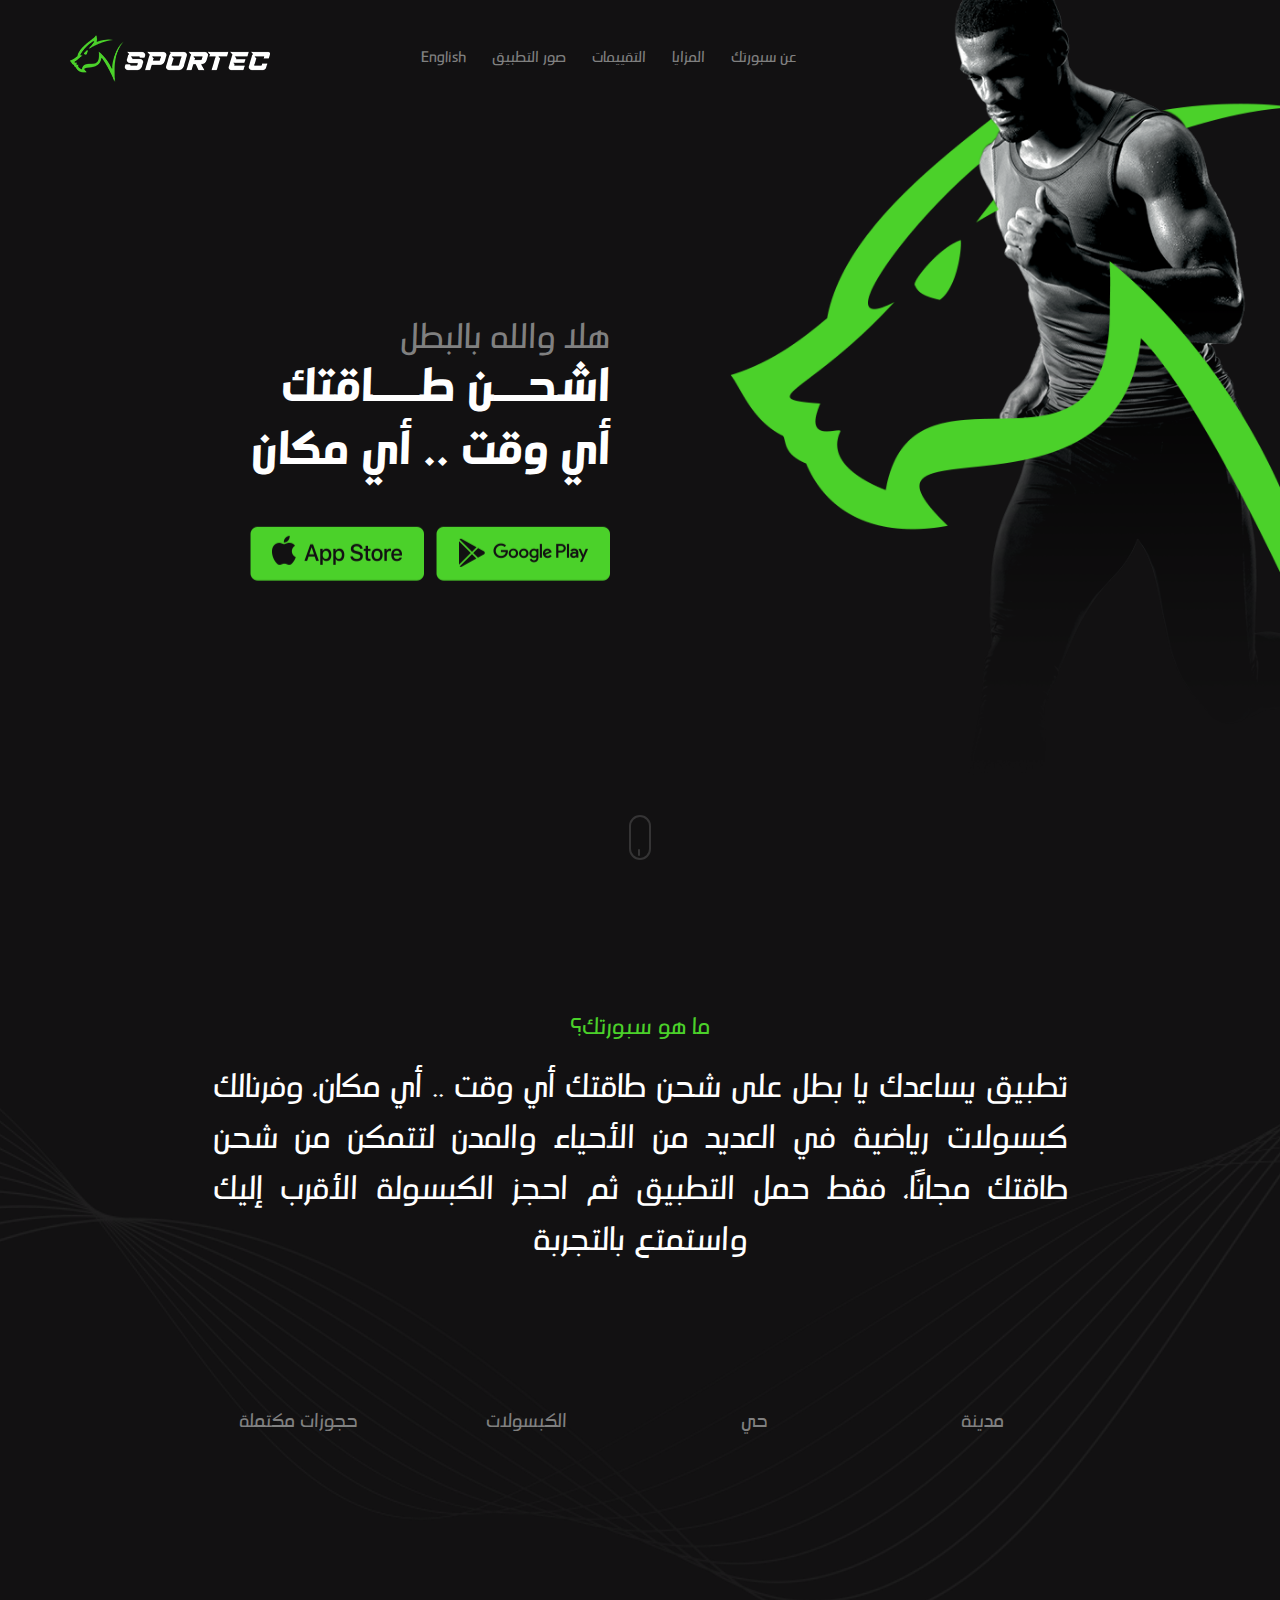
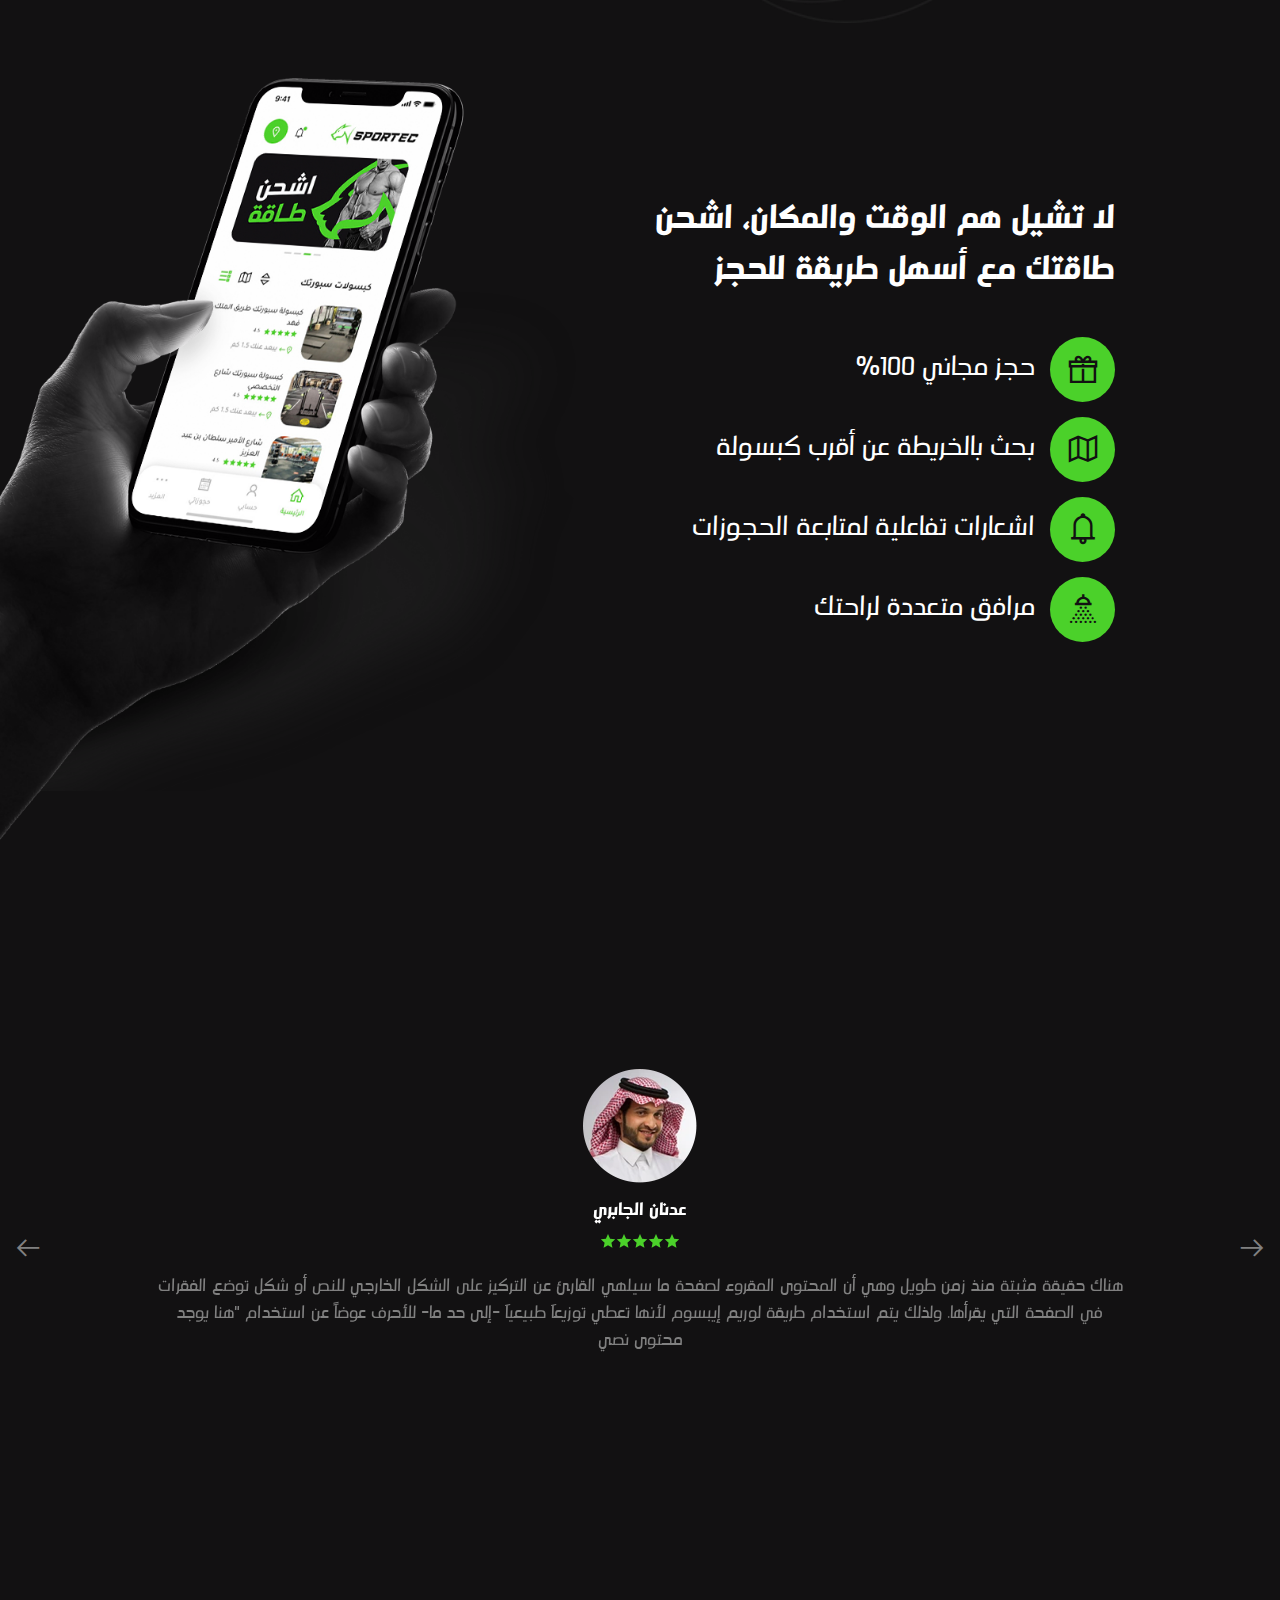
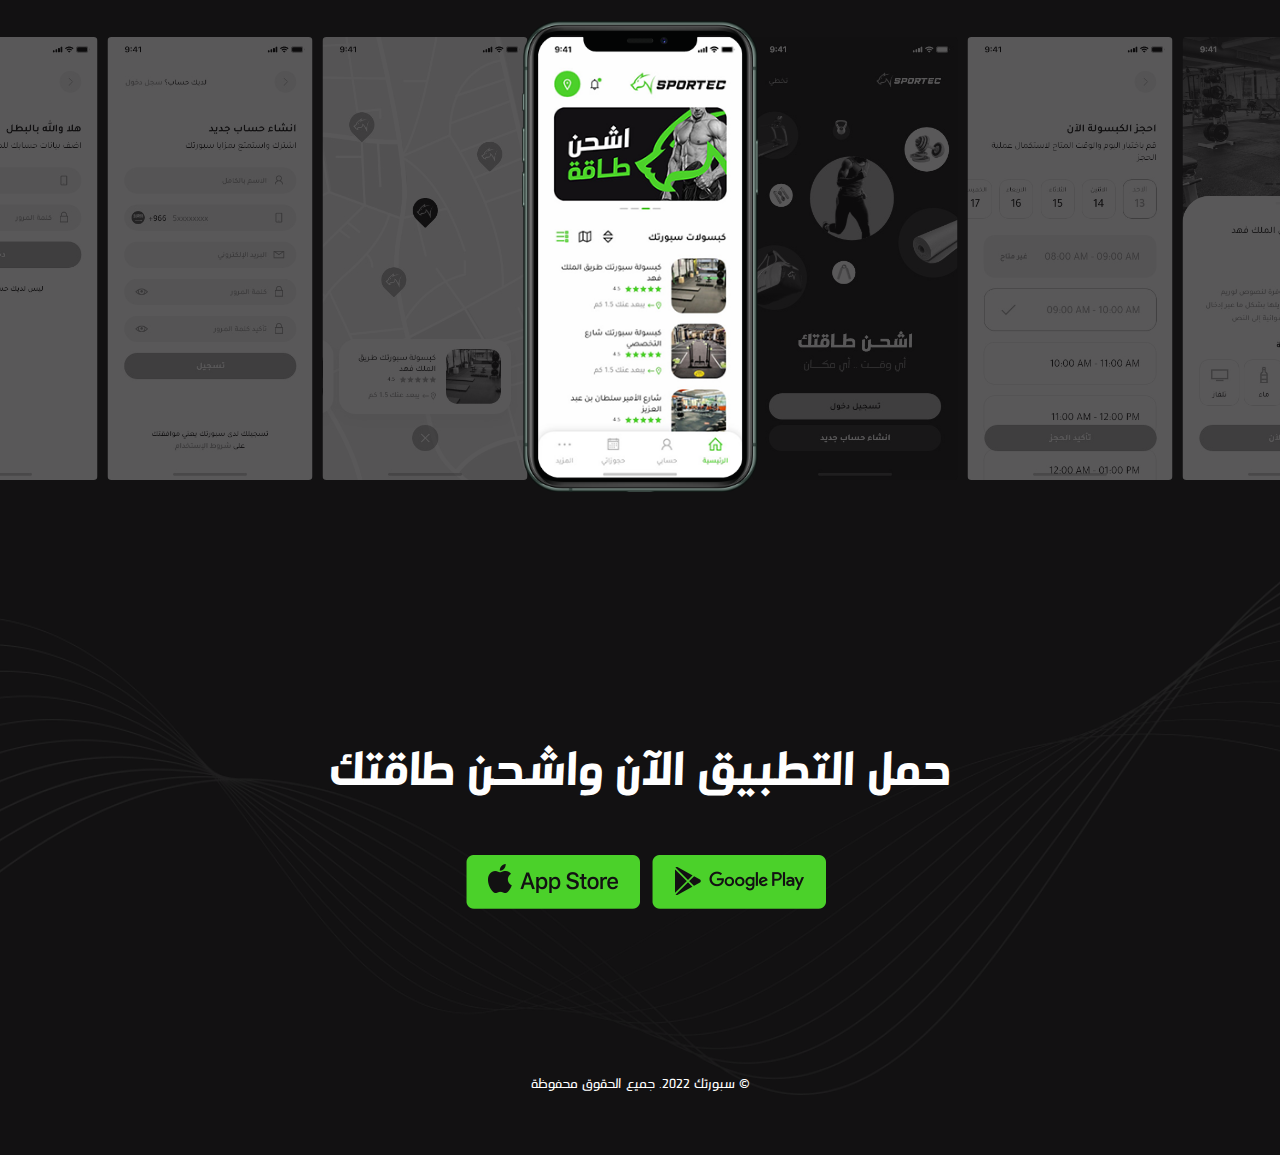
==== index.html @ 42e001b2 "first commit" ====
<!DOCTYPE html>
<html lang="ar" dir="rtl">
  <head>
    <meta charset="utf-8" />
    <meta http-equiv="X-UA-Compatible" content="IE=edge" />
    <meta name="viewport" content="width=device-width, initial-scale=1" />
    <title>Sportec</title>
    <link rel="icon" href="images/fav.png" type="image/png" />
    <link rel="stylesheet" href="css/all.min.css" />
    <link rel="stylesheet" href="css/line-awesome.min.css" />
    <link rel="stylesheet" href="css/bootstrap.min.css" />
    <link rel="stylesheet" href="css/bootstrap-rtl.min.css" />
    <link rel="stylesheet" href="css/fonts.css" />
    <link rel="stylesheet" href="css/animate.css" />
    <link rel="stylesheet" href="css/swiper.min.css" />
    <link rel="stylesheet" href="css/style.css" />
  </head>

  <body>
    <!-- header section -->
    <header>
      <div class="top-header">
        <div class="container">
          <div class="nav-header">
            <div class="show-icons">
              <a class="menu-bars fixall" id="menu-id" href="#!">
                <span class="bars open-bars"></span>
              </a>
            </div>
            <div class="navgition">
              <div class="nav-head">
                <a class="fixall close-btn">
                  <i class="fas fa-times"></i>
                </a>
              </div>
              <ul class="big-menu list-unstyled">
                <li>
                  <a href="#" id="scroll-about"> عن سبورتك </a>
                </li>
                <li>
                  <a href="#" id="scroll-features"> المزايا </a>
                </li>
                <li>
                  <a href="#" id="scroll-review"> التقييمات </a>
                </li>
                <li>
                  <a href="#" id="app-screen"> صور التطبيق </a>
                </li>
                <li>
                  <a href="index-en.html"> English </a>
                </li>
              </ul>
            </div>
            <figure class="img-logo">
              <a href="#"><img src="images/logo.png" class="img-fluid" /></a>
            </figure>
            <!-- overlay -->
            <div class="overlay-box"></div>
            <!-- overlay -->
          </div>
        </div>
      </div>
    </header>
    <!-- header section     -->
    <!-- main -->
    <main id="main">
      <div class="container">
        <div class="main-cont-relative">
          <div class="main-cont">
            <div class="main-content">
              <h2 class="main-captions">
                هلا والله بالبطل
                <span>اشحــن طـــاقتك</span>
                <span>أي وقت .. أي مكان</span>
              </h2>
              <div class="link-btn-cont">
                <a href="#" class="link-btn">
                  <img src="images/btn-1.png" class="img-fluid" alt="btn" />
                </a>
                <a href="#" class="link-btn">
                  <img src="images/btn-0.png" class="img-fluid" alt="btn" />
                </a>
              </div>
            </div>
          </div>
          <button
            class="header-scroll-down-butt"
            id="scroll-to-about-section"
          ></button>
        </div>
        <img src="images/main.png" class="main-img" />
      </div>
    </main>
    <!-- main -->
    <!-- about-us-section -->
    <section class="about-us" id="about">
      <div class="container">
        <div class="about-us-cont">
          <div class="about-title">
            <h3>ما هو سبورتك؟</h3>
          </div>
          <div class="about-us-content">
            <p class="about-us-pargh">
              تطبيق يساعدك يا بطل على شحن طاقتك أي وقت .. أي مكان، وفرنالك
              كبسولات رياضية في العديد من الأحياء والمدن لتتمكن من شحن طاقتك
              مجانًا، فقط حمل التطبيق ثم احجز الكبسولة الأقرب إليك واستمتع
              بالتجربة
            </p>
          </div>
          <div class="counter-cont">
            <div class="counter-box">
              <span class="counter-num wow fadeInRight" data-count="14">
                0
              </span>
              <span class="counter-word"> مدينة </span>
            </div>
            <div class="counter-box">
              <span class="counter-num wow fadeInRight" data-count="38">
                0
              </span>
              <span class="counter-word"> حي </span>
            </div>
            <div class="counter-box">
              <span class="counter-num wow fadeInRight" data-count="56">
                0
              </span>
              <span class="counter-word"> الكبسولات </span>
            </div>
            <div class="counter-box">
              <span class="counter-num wow fadeInRight" data-count="1298">
                0
              </span>
              <span class="counter-word"> حجوزات مكتملة </span>
            </div>
          </div>
        </div>
      </div>
    </section>
    <!-- about-us-section -->
    <!-- features-section -->
    <section class="features-section" id="features">
      <div class="container">
        <div class="row">
          <div class="col-lg-6">
            <div class="features-cont">
              <h3 class="features-title wow fadeInDown" wow-data-delay="5s">
                بعض المزايا الرائعة
              </h3>
              <p class="features-pargh">
                لا تشيل هم الوقت والمكان، اشحن طاقتك مع أسهل طريقة للحجز
              </p>
              <div class="icon-cont">
                <div class="features-box">
                  <span class="features-icon">
                    <i class="las la-gift"></i>
                  </span>
                  <span class="features-word"> حجز مجاني 100% </span>
                </div>
                <div class="features-box">
                  <span class="features-icon">
                    <i class="las la-map"></i>
                  </span>
                  <span class="features-word">
                    بحث بالخريطة عن أقرب كبسولة
                  </span>
                </div>
                <div class="features-box">
                  <span class="features-icon">
                    <i class="las la-bell"></i>
                  </span>
                  <span class="features-word">
                    اشعارات تفاعلية لمتابعة الحجوزات
                  </span>
                </div>
                <div class="features-box">
                  <span class="features-icon">
                    <i class="las la-shower"></i>
                  </span>
                  <span class="features-word"> مرافق متعددة لراحتك </span>
                </div>
              </div>
            </div>
          </div>
          <img src="images/phone.png" class="features-img" alt="">
        </div>
      </div>
    </section>
    <!-- features-section -->
    <!-- review slider -->
    <div class="review-slider" id="review">
      <div class="container">
        <div class="review-cont">
          <div class="review-title wow fadeInDown" wow-data-delay="5s">
            <h3 class="review-head">التقييمات</h3>
            <span class="review-span"> الثقة تأتي من آراء الأبطال </span>
          </div>
          <div class="swiper-container">
            <div class="swiper-wrapper">
              <div class="swiper-slide">
                <div class="review">
                  <img
                    src="images/profile.png"
                    alt="avater"
                    class="img-fluid"
                  />
                  <span class="review-name">عدنان الجابري</span>
                  <span class="review-rate">
                    <i class="las la-star"></i>
                    <i class="las la-star"></i>
                    <i class="las la-star"></i>
                    <i class="las la-star"></i>
                    <i class="las la-star"></i>
                  </span>
                  <p class="review-pargh">
                    هناك حقيقة مثبتة منذ زمن طويل وهي أن المحتوى المقروء لصفحة
                    ما سيلهي القارئ عن التركيز على الشكل الخارجي للنص أو شكل
                    توضع الفقرات في الصفحة التي يقرأها. ولذلك يتم استخدام طريقة
                    لوريم إيبسوم لأنها تعطي توزيعاَ طبيعياَ -إلى حد ما- للأحرف
                    عوضاً عن استخدام "هنا يوجد محتوى نصي
                  </p>
                </div>
              </div>
              <div class="swiper-slide">
                <div class="review">
                  <img
                    src="images/profile.png"
                    alt="avater"
                    class="img-fluid"
                  />
                  <span class="review-name">عدنان الجابري</span>
                  <span class="review-rate">
                    <i class="las la-star"></i>
                    <i class="las la-star"></i>
                    <i class="las la-star"></i>
                    <i class="las la-star"></i>
                    <i class="las la-star"></i>
                  </span>
                  <p class="review-pargh">
                    هناك حقيقة مثبتة منذ زمن طويل وهي أن المحتوى المقروء لصفحة
                    ما سيلهي القارئ عن التركيز على الشكل الخارجي للنص أو شكل
                    توضع الفقرات في الصفحة التي يقرأها. ولذلك يتم استخدام طريقة
                    لوريم إيبسوم لأنها تعطي توزيعاَ طبيعياَ -إلى حد ما- للأحرف
                    عوضاً عن استخدام "هنا يوجد محتوى نصي
                  </p>
                </div>
              </div>
              <div class="swiper-slide">
                <div class="review">
                  <img
                    src="images/profile.png"
                    alt="avater"
                    class="img-fluid"
                  />
                  <span class="review-name">عدنان الجابري</span>
                  <span class="review-rate">
                    <i class="las la-star"></i>
                    <i class="las la-star"></i>
                    <i class="las la-star"></i>
                    <i class="las la-star"></i>
                    <i class="las la-star"></i>
                  </span>
                  <p class="review-pargh">
                    هناك حقيقة مثبتة منذ زمن طويل وهي أن المحتوى المقروء لصفحة
                    ما سيلهي القارئ عن التركيز على الشكل الخارجي للنص أو شكل
                    توضع الفقرات في الصفحة التي يقرأها. ولذلك يتم استخدام طريقة
                    لوريم إيبسوم لأنها تعطي توزيعاَ طبيعياَ -إلى حد ما- للأحرف
                    عوضاً عن استخدام "هنا يوجد محتوى نصي
                  </p>
                </div>
              </div>
            </div>
          </div>
          <div class="swiper-btn-prev swiper-btn">
            <i class="las la-arrow-right"></i>
          </div>
          <div class="swiper-btn-next swiper-btn">
            <i class="las la-arrow-left"></i>
          </div>
        </div>
      </div>
    </div>
    <!-- review slider -->
    <!-- screen slider -->
    <section class="screen-section" id="screen">
      <div class="screen-title wow fadeInDown" wow-data-delay="5s">
        <h3 class="screen-head">صور من التطبيق</h3>
      </div>
      <div class="screen-slider">
        <div class="swiper-container">
          <div class="swiper-wrapper">
            <div class="swiper-slide">
              <div class="screen">
              <figure class="gallery-figure">
                <img
                  class="gallery-img"
                  alt="image1"
                  src="images/slider/01.png"
                  class="img-fluid"
                />
              </figure>
              </div>
            </div>
            <div class="swiper-slide">
              <div class="screen">
              <figure class="gallery-figure">
                <img
                  class="gallery-img"
                  alt="image1"
                  src="images/slider/02.jpg"
                  class="img-fluid"
                />
              </figure>
              </div>
            </div>
            <div class="swiper-slide">
              <div class="screen">
              <figure class="gallery-figure">
                <img
                  class="gallery-img"
                  alt="image1"
                  src="images/slider/03.jpg"
                  class="img-fluid"
                />
              </figure>
              </div>
            </div>
            <div class="swiper-slide">
              <div class="screen">
              <figure class="gallery-figure">
                <img
                  class="gallery-img"
                  alt="image1"
                  src="images/slider/04.jpg"
                  class="img-fluid"
                />
              </figure>
              </div>
            </div>
            <div class="swiper-slide">
              <div class="screen">
              <figure class="gallery-figure">
                <img
                  class="gallery-img"
                  alt="image1"
                  src="images/slider/05.jpg"
                  class="img-fluid"
                />
              </figure>
              </div>
            </div>
            <div class="swiper-slide">
              <div class="screen">
              <figure class="gallery-figure">
                <img
                  class="gallery-img"
                  alt="image1"
                  src="images/slider/06.jpg"
                  class="img-fluid"
                />
              </figure>
              </div>
            </div>
            <div class="swiper-slide">
              <div class="screen">
              <figure class="gallery-figure">
                <img
                  class="gallery-img"
                  alt="image1"
                  src="images/slider/07.jpg"
                  class="img-fluid"
                />
              </figure>
              </div>
            </div>
          </div>
        </div>
        <div class="swiper-pagination"></div>
        <div class="swiper-btn-prev swiper-btn">
          <i class="las la-arrow-right"></i>
        </div>
        <div class="swiper-btn-next swiper-btn">
          <i class="las la-arrow-left"></i>
        </div>
      </div>
      <div class="frame-cont">
        <img src="images/slider/frame.png" class="img-fluid" alt="">
      </div>
    </section>
    <!-- screen slider -->
    <!-- footer section -->
    <footer>
      <div class="container">
        <div class="footer-title">
          <h2 class="footer-head wow fadeInDown" wow-data-delay="5s">
            لا تتردد يا بطل
          </h2>
          <span class="footer-span"> حمل التطبيق الآن واشحن طاقتك </span>
        </div>
        <div class="link-btn-cont">
          <a href="#" class="link-btn">
            <img src="images/btn-1.png" class="img-fluid" alt="btn" />
          </a>
          <a href="#" class="link-btn">
            <img src="images/btn-0.png" class="img-fluid" alt="btn" />
          </a>
        </div>
        <div class="copy-right">
          <span> © سبورتك 2022. جميع الحقوق محفوظة </span>
        </div>
      </div>
    </footer>
    <!-- footer section -->
    <!-- arrow to top -->
    <a class="arrow-top">
      <i class="las la-arrow-up"></i>
    </a>
    <!-- arrow to top -->
    <script src="js/jquery-3.4.1.min.js"></script>
    <script src="js/bootstrap.min.js"></script>
    <script src="js/wow.min.js"></script>
    <script src="js/swiper.min.js"></script>
    <script src="js/script.js"></script>
  </body>
</html>
---- css/line-awesome.min.css ----
.la,.lab,.lad,.lal,.lar,.las{-moz-osx-font-smoothing:grayscale;-webkit-font-smoothing:antialiased;display:inline-block;font-style:normal;font-variant:normal;text-rendering:auto;line-height:1}.la-lg{font-size:1.33333em;line-height:.75em;vertical-align:-.0667em}.la-xs{font-size:.75em}.la-sm{font-size:.875em}.la-1x{font-size:1em}.la-2x{font-size:2em}.la-3x{font-size:3em}.la-4x{font-size:4em}.la-5x{font-size:5em}.la-6x{font-size:6em}.la-7x{font-size:7em}.la-8x{font-size:8em}.la-9x{font-size:9em}.la-10x{font-size:10em}.la-fw{text-align:center;width:1.25em}.la-ul{list-style-type:none;margin-left:2.5em;padding-left:0}.la-ul>li{position:relative}.la-li{left:-2em;position:absolute;text-align:center;width:2em;line-height:inherit}.la-border{border:solid .08em #eee;border-radius:.1em;padding:.2em .25em .15em}.la-pull-left{float:left}.la-pull-right{float:right}.la.la-pull-left,.lab.la-pull-left,.lal.la-pull-left,.lar.la-pull-left,.las.la-pull-left{margin-right:.3em}.la.la-pull-right,.lab.la-pull-right,.lal.la-pull-right,.lar.la-pull-right,.las.la-pull-right{margin-left:.3em}.la-spin{-webkit-animation:la-spin 2s infinite linear;animation:la-spin 2s infinite linear}.la-pulse{-webkit-animation:la-spin 1s infinite steps(8);animation:la-spin 1s infinite steps(8)}@-webkit-keyframes la-spin{0%{-webkit-transform:rotate(0);transform:rotate(0)}100%{-webkit-transform:rotate(360deg);transform:rotate(360deg)}}@keyframes la-spin{0%{-webkit-transform:rotate(0);transform:rotate(0)}100%{-webkit-transform:rotate(360deg);transform:rotate(360deg)}}.la-rotate-90{-webkit-transform:rotate(90deg);transform:rotate(90deg)}.la-rotate-180{-webkit-transform:rotate(180deg);transform:rotate(180deg)}.la-rotate-270{-webkit-transform:rotate(270deg);transform:rotate(270deg)}.la-flip-horizontal{-webkit-transform:scale(-1,1);transform:scale(-1,1)}.la-flip-vertical{-webkit-transform:scale(1,-1);transform:scale(1,-1)}.la-flip-both,.la-flip-horizontal.la-flip-vertical{-webkit-transform:scale(-1,-1);transform:scale(-1,-1)}:root .la-flip-both,:root .la-flip-horizontal,:root .la-flip-vertical,:root .la-rotate-180,:root .la-rotate-270,:root .la-rotate-90{-webkit-filter:none;filter:none}.la-stack{display:inline-block;height:2em;line-height:2em;position:relative;vertical-align:middle;width:2.5em}.la-stack-1x,.la-stack-2x{left:0;position:absolute;text-align:center;width:100%}.la-stack-1x{line-height:inherit}.la-stack-2x{font-size:2em}.la-inverse{color:#fff}.la-500px:before{content:"\f26e"}.la-accessible-icon:before{content:"\f368"}.la-accusoft:before{content:"\f369"}.la-acquisitions-incorporated:before{content:"\f6af"}.la-ad:before{content:"\f641"}.la-address-book:before{content:"\f2b9"}.la-address-card:before{content:"\f2bb"}.la-adjust:before{content:"\f042"}.la-adn:before{content:"\f170"}.la-adobe:before{content:"\f778"}.la-adversal:before{content:"\f36a"}.la-affiliatetheme:before{content:"\f36b"}.la-air-freshener:before{content:"\f5d0"}.la-airbnb:before{content:"\f834"}.la-algolia:before{content:"\f36c"}.la-align-center:before{content:"\f037"}.la-align-justify:before{content:"\f039"}.la-align-left:before{content:"\f036"}.la-align-right:before{content:"\f038"}.la-alipay:before{content:"\f642"}.la-allergies:before{content:"\f461"}.la-amazon:before{content:"\f270"}.la-amazon-pay:before{content:"\f42c"}.la-ambulance:before{content:"\f0f9"}.la-american-sign-language-interpreting:before{content:"\f2a3"}.la-amilia:before{content:"\f36d"}.la-anchor:before{content:"\f13d"}.la-android:before{content:"\f17b"}.la-angellist:before{content:"\f209"}.la-angle-double-down:before{content:"\f103"}.la-angle-double-left:before{content:"\f100"}.la-angle-double-right:before{content:"\f101"}.la-angle-double-up:before{content:"\f102"}.la-angle-down:before{content:"\f107"}.la-angle-left:before{content:"\f104"}.la-angle-right:before{content:"\f105"}.la-angle-up:before{content:"\f106"}.la-angry:before{content:"\f556"}.la-angrycreative:before{content:"\f36e"}.la-angular:before{content:"\f420"}.la-ankh:before{content:"\f644"}.la-app-store:before{content:"\f36f"}.la-app-store-ios:before{content:"\f370"}.la-apper:before{content:"\f371"}.la-apple:before{content:"\f179"}.la-apple-alt:before{content:"\f5d1"}.la-apple-pay:before{content:"\f415"}.la-archive:before{content:"\f187"}.la-archway:before{content:"\f557"}.la-arrow-alt-circle-down:before{content:"\f358"}.la-arrow-alt-circle-left:before{content:"\f359"}.la-arrow-alt-circle-right:before{content:"\f35a"}.la-arrow-alt-circle-up:before{content:"\f35b"}.la-arrow-circle-down:before{content:"\f0ab"}.la-arrow-circle-left:before{content:"\f0a8"}.la-arrow-circle-right:before{content:"\f0a9"}.la-arrow-circle-up:before{content:"\f0aa"}.la-arrow-down:before{content:"\f063"}.la-arrow-left:before{content:"\f060"}.la-arrow-right:before{content:"\f061"}.la-arrow-up:before{content:"\f062"}.la-arrows-alt:before{content:"\f0b2"}.la-arrows-alt-h:before{content:"\f337"}.la-arrows-alt-v:before{content:"\f338"}.la-artstation:before{content:"\f77a"}.la-assistive-listening-systems:before{content:"\f2a2"}.la-asterisk:before{content:"\f069"}.la-asymmetrik:before{content:"\f372"}.la-at:before{content:"\f1fa"}.la-atlas:before{content:"\f558"}.la-atlassian:before{content:"\f77b"}.la-atom:before{content:"\f5d2"}.la-audible:before{content:"\f373"}.la-audio-description:before{content:"\f29e"}.la-autoprefixer:before{content:"\f41c"}.la-avianex:before{content:"\f374"}.la-aviato:before{content:"\f421"}.la-award:before{content:"\f559"}.la-aws:before{content:"\f375"}.la-baby:before{content:"\f77c"}.la-baby-carriage:before{content:"\f77d"}.la-backspace:before{content:"\f55a"}.la-backward:before{content:"\f04a"}.la-bacon:before{content:"\f7e5"}.la-balance-scale:before{content:"\f24e"}.la-balance-scale-left:before{content:"\f515"}.la-balance-scale-right:before{content:"\f516"}.la-ban:before{content:"\f05e"}.la-band-aid:before{content:"\f462"}.la-bandcamp:before{content:"\f2d5"}.la-barcode:before{content:"\f02a"}.la-bars:before{content:"\f0c9"}.la-baseball-ball:before{content:"\f433"}.la-basketball-ball:before{content:"\f434"}.la-bath:before{content:"\f2cd"}.la-battery-empty:before{content:"\f244"}.la-battery-full:before{content:"\f240"}.la-battery-half:before{content:"\f242"}.la-battery-quarter:before{content:"\f243"}.la-battery-three-quarters:before{content:"\f241"}.la-battle-net:before{content:"\f835"}.la-bed:before{content:"\f236"}.la-beer:before{content:"\f0fc"}.la-behance:before{content:"\f1b4"}.la-behance-square:before{content:"\f1b5"}.la-bell:before{content:"\f0f3"}.la-bell-slash:before{content:"\f1f6"}.la-bezier-curve:before{content:"\f55b"}.la-bible:before{content:"\f647"}.la-bicycle:before{content:"\f206"}.la-biking:before{content:"\f84a"}.la-bimobject:before{content:"\f378"}.la-binoculars:before{content:"\f1e5"}.la-biohazard:before{content:"\f780"}.la-birthday-cake:before{content:"\f1fd"}.la-bitbucket:before{content:"\f171"}.la-bitcoin:before{content:"\f379"}.la-bity:before{content:"\f37a"}.la-black-tie:before{content:"\f27e"}.la-blackberry:before{content:"\f37b"}.la-blender:before{content:"\f517"}.la-blender-phone:before{content:"\f6b6"}.la-blind:before{content:"\f29d"}.la-blog:before{content:"\f781"}.la-blogger:before{content:"\f37c"}.la-blogger-b:before{content:"\f37d"}.la-bluetooth:before{content:"\f293"}.la-bluetooth-b:before{content:"\f294"}.la-bold:before{content:"\f032"}.la-bolt:before{content:"\f0e7"}.la-bomb:before{content:"\f1e2"}.la-bone:before{content:"\f5d7"}.la-bong:before{content:"\f55c"}.la-book:before{content:"\f02d"}.la-book-dead:before{content:"\f6b7"}.la-book-medical:before{content:"\f7e6"}.la-book-open:before{content:"\f518"}.la-book-reader:before{content:"\f5da"}.la-bookmark:before{content:"\f02e"}.la-bootstrap:before{content:"\f836"}.la-border-all:before{content:"\f84c"}.la-border-none:before{content:"\f850"}.la-border-style:before{content:"\f853"}.la-bowling-ball:before{content:"\f436"}.la-box:before{content:"\f466"}.la-box-open:before{content:"\f49e"}.la-boxes:before{content:"\f468"}.la-braille:before{content:"\f2a1"}.la-brain:before{content:"\f5dc"}.la-bread-slice:before{content:"\f7ec"}.la-briefcase:before{content:"\f0b1"}.la-briefcase-medical:before{content:"\f469"}.la-broadcast-tower:before{content:"\f519"}.la-broom:before{content:"\f51a"}.la-brush:before{content:"\f55d"}.la-btc:before{content:"\f15a"}.la-buffer:before{content:"\f837"}.la-bug:before{content:"\f188"}.la-building:before{content:"\f1ad"}.la-bullhorn:before{content:"\f0a1"}.la-bullseye:before{content:"\f140"}.la-burn:before{content:"\f46a"}.la-buromobelexperte:before{content:"\f37f"}.la-bus:before{content:"\f207"}.la-bus-alt:before{content:"\f55e"}.la-business-time:before{content:"\f64a"}.la-buy-n-large:before{content:"\f8a6"}.la-buysellads:before{content:"\f20d"}.la-calculator:before{content:"\f1ec"}.la-calendar:before{content:"\f133"}.la-calendar-alt:before{content:"\f073"}.la-calendar-check:before{content:"\f274"}.la-calendar-day:before{content:"\f783"}.la-calendar-minus:before{content:"\f272"}.la-calendar-plus:before{content:"\f271"}.la-calendar-times:before{content:"\f273"}.la-calendar-week:before{content:"\f784"}.la-camera:before{content:"\f030"}.la-camera-retro:before{content:"\f083"}.la-campground:before{content:"\f6bb"}.la-canadian-maple-leaf:before{content:"\f785"}.la-candy-cane:before{content:"\f786"}.la-cannabis:before{content:"\f55f"}.la-capsules:before{content:"\f46b"}.la-car:before{content:"\f1b9"}.la-car-alt:before{content:"\f5de"}.la-car-battery:before{content:"\f5df"}.la-car-crash:before{content:"\f5e1"}.la-car-side:before{content:"\f5e4"}.la-caret-down:before{content:"\f0d7"}.la-caret-left:before{content:"\f0d9"}.la-caret-right:before{content:"\f0da"}.la-caret-square-down:before{content:"\f150"}.la-caret-square-left:before{content:"\f191"}.la-caret-square-right:before{content:"\f152"}.la-caret-square-up:before{content:"\f151"}.la-caret-up:before{content:"\f0d8"}.la-carrot:before{content:"\f787"}.la-cart-arrow-down:before{content:"\f218"}.la-cart-plus:before{content:"\f217"}.la-cash-register:before{content:"\f788"}.la-cat:before{content:"\f6be"}.la-cc-amazon-pay:before{content:"\f42d"}.la-cc-amex:before{content:"\f1f3"}.la-cc-apple-pay:before{content:"\f416"}.la-cc-diners-club:before{content:"\f24c"}.la-cc-discover:before{content:"\f1f2"}.la-cc-jcb:before{content:"\f24b"}.la-cc-mastercard:before{content:"\f1f1"}.la-cc-paypal:before{content:"\f1f4"}.la-cc-stripe:before{content:"\f1f5"}.la-cc-visa:before{content:"\f1f0"}.la-centercode:before{content:"\f380"}.la-centos:before{content:"\f789"}.la-certificate:before{content:"\f0a3"}.la-chair:before{content:"\f6c0"}.la-chalkboard:before{content:"\f51b"}.la-chalkboard-teacher:before{content:"\f51c"}.la-charging-station:before{content:"\f5e7"}.la-chart-area:before{content:"\f1fe"}.la-chart-bar:before{content:"\f080"}.la-chart-line:before{content:"\f201"}.la-chart-pie:before{content:"\f200"}.la-check:before{content:"\f00c"}.la-check-circle:before{content:"\f058"}.la-check-double:before{content:"\f560"}.la-check-square:before{content:"\f14a"}.la-cheese:before{content:"\f7ef"}.la-chess:before{content:"\f439"}.la-chess-bishop:before{content:"\f43a"}.la-chess-board:before{content:"\f43c"}.la-chess-king:before{content:"\f43f"}.la-chess-knight:before{content:"\f441"}.la-chess-pawn:before{content:"\f443"}.la-chess-queen:before{content:"\f445"}.la-chess-rook:before{content:"\f447"}.la-chevron-circle-down:before{content:"\f13a"}.la-chevron-circle-left:before{content:"\f137"}.la-chevron-circle-right:before{content:"\f138"}.la-chevron-circle-up:before{content:"\f139"}.la-chevron-down:before{content:"\f078"}.la-chevron-left:before{content:"\f053"}.la-chevron-right:before{content:"\f054"}.la-chevron-up:before{content:"\f077"}.la-child:before{content:"\f1ae"}.la-chrome:before{content:"\f268"}.la-chromecast:before{content:"\f838"}.la-church:before{content:"\f51d"}.la-circle:before{content:"\f111"}.la-circle-notch:before{content:"\f1ce"}.la-city:before{content:"\f64f"}.la-clinic-medical:before{content:"\f7f2"}.la-clipboard:before{content:"\f328"}.la-clipboard-check:before{content:"\f46c"}.la-clipboard-list:before{content:"\f46d"}.la-clock:before{content:"\f017"}.la-clone:before{content:"\f24d"}.la-closed-captioning:before{content:"\f20a"}.la-cloud:before{content:"\f0c2"}.la-cloud-download-alt:before{content:"\f381"}.la-cloud-meatball:before{content:"\f73b"}.la-cloud-moon:before{content:"\f6c3"}.la-cloud-moon-rain:before{content:"\f73c"}.la-cloud-rain:before{content:"\f73d"}.la-cloud-showers-heavy:before{content:"\f740"}.la-cloud-sun:before{content:"\f6c4"}.la-cloud-sun-rain:before{content:"\f743"}.la-cloud-upload-alt:before{content:"\f382"}.la-cloudscale:before{content:"\f383"}.la-cloudsmith:before{content:"\f384"}.la-cloudversify:before{content:"\f385"}.la-cocktail:before{content:"\f561"}.la-code:before{content:"\f121"}.la-code-branch:before{content:"\f126"}.la-codepen:before{content:"\f1cb"}.la-codiepie:before{content:"\f284"}.la-coffee:before{content:"\f0f4"}.la-cog:before{content:"\f013"}.la-cogs:before{content:"\f085"}.la-coins:before{content:"\f51e"}.la-columns:before{content:"\f0db"}.la-comment:before{content:"\f075"}.la-comment-alt:before{content:"\f27a"}.la-comment-dollar:before{content:"\f651"}.la-comment-dots:before{content:"\f4ad"}.la-comment-medical:before{content:"\f7f5"}.la-comment-slash:before{content:"\f4b3"}.la-comments:before{content:"\f086"}.la-comments-dollar:before{content:"\f653"}.la-compact-disc:before{content:"\f51f"}.la-compass:before{content:"\f14e"}.la-compress:before{content:"\f066"}.la-compress-arrows-alt:before{content:"\f78c"}.la-concierge-bell:before{content:"\f562"}.la-confluence:before{content:"\f78d"}.la-connectdevelop:before{content:"\f20e"}.la-contao:before{content:"\f26d"}.la-cookie:before{content:"\f563"}.la-cookie-bite:before{content:"\f564"}.la-copy:before{content:"\f0c5"}.la-copyright:before{content:"\f1f9"}.la-cotton-bureau:before{content:"\f89e"}.la-couch:before{content:"\f4b8"}.la-cpanel:before{content:"\f388"}.la-creative-commons:before{content:"\f25e"}.la-creative-commons-by:before{content:"\f4e7"}.la-creative-commons-nc:before{content:"\f4e8"}.la-creative-commons-nc-eu:before{content:"\f4e9"}.la-creative-commons-nc-jp:before{content:"\f4ea"}.la-creative-commons-nd:before{content:"\f4eb"}.la-creative-commons-pd:before{content:"\f4ec"}.la-creative-commons-pd-alt:before{content:"\f4ed"}.la-creative-commons-remix:before{content:"\f4ee"}.la-creative-commons-sa:before{content:"\f4ef"}.la-creative-commons-sampling:before{content:"\f4f0"}.la-creative-commons-sampling-plus:before{content:"\f4f1"}.la-creative-commons-share:before{content:"\f4f2"}.la-creative-commons-zero:before{content:"\f4f3"}.la-credit-card:before{content:"\f09d"}.la-critical-role:before{content:"\f6c9"}.la-crop:before{content:"\f125"}.la-crop-alt:before{content:"\f565"}.la-cross:before{content:"\f654"}.la-crosshairs:before{content:"\f05b"}.la-crow:before{content:"\f520"}.la-crown:before{content:"\f521"}.la-crutch:before{content:"\f7f7"}.la-css3:before{content:"\f13c"}.la-css3-alt:before{content:"\f38b"}.la-cube:before{content:"\f1b2"}.la-cubes:before{content:"\f1b3"}.la-cut:before{content:"\f0c4"}.la-cuttlefish:before{content:"\f38c"}.la-d-and-d:before{content:"\f38d"}.la-d-and-d-beyond:before{content:"\f6ca"}.la-dashcube:before{content:"\f210"}.la-database:before{content:"\f1c0"}.la-deaf:before{content:"\f2a4"}.la-delicious:before{content:"\f1a5"}.la-democrat:before{content:"\f747"}.la-deploydog:before{content:"\f38e"}.la-deskpro:before{content:"\f38f"}.la-desktop:before{content:"\f108"}.la-dev:before{content:"\f6cc"}.la-deviantart:before{content:"\f1bd"}.la-dharmachakra:before{content:"\f655"}.la-dhl:before{content:"\f790"}.la-diagnoses:before{content:"\f470"}.la-diaspora:before{content:"\f791"}.la-dice:before{content:"\f522"}.la-dice-d20:before{content:"\f6cf"}.la-dice-d6:before{content:"\f6d1"}.la-dice-five:before{content:"\f523"}.la-dice-four:before{content:"\f524"}.la-dice-one:before{content:"\f525"}.la-dice-six:before{content:"\f526"}.la-dice-three:before{content:"\f527"}.la-dice-two:before{content:"\f528"}.la-digg:before{content:"\f1a6"}.la-digital-ocean:before{content:"\f391"}.la-digital-tachograph:before{content:"\f566"}.la-directions:before{content:"\f5eb"}.la-discord:before{content:"\f392"}.la-discourse:before{content:"\f393"}.la-divide:before{content:"\f529"}.la-dizzy:before{content:"\f567"}.la-dna:before{content:"\f471"}.la-dochub:before{content:"\f394"}.la-docker:before{content:"\f395"}.la-dog:before{content:"\f6d3"}.la-dollar-sign:before{content:"\f155"}.la-dolly:before{content:"\f472"}.la-dolly-flatbed:before{content:"\f474"}.la-donate:before{content:"\f4b9"}.la-door-closed:before{content:"\f52a"}.la-door-open:before{content:"\f52b"}.la-dot-circle:before{content:"\f192"}.la-dove:before{content:"\f4ba"}.la-download:before{content:"\f019"}.la-draft2digital:before{content:"\f396"}.la-drafting-compass:before{content:"\f568"}.la-dragon:before{content:"\f6d5"}.la-draw-polygon:before{content:"\f5ee"}.la-dribbble:before{content:"\f17d"}.la-dribbble-square:before{content:"\f397"}.la-dropbox:before{content:"\f16b"}.la-drum:before{content:"\f569"}.la-drum-steelpan:before{content:"\f56a"}.la-drumstick-bite:before{content:"\f6d7"}.la-drupal:before{content:"\f1a9"}.la-dumbbell:before{content:"\f44b"}.la-dumpster:before{content:"\f793"}.la-dumpster-fire:before{content:"\f794"}.la-dungeon:before{content:"\f6d9"}.la-dyalog:before{content:"\f399"}.la-earlybirds:before{content:"\f39a"}.la-ebay:before{content:"\f4f4"}.la-edge:before{content:"\f282"}.la-edit:before{content:"\f044"}.la-egg:before{content:"\f7fb"}.la-eject:before{content:"\f052"}.la-elementor:before{content:"\f430"}.la-ellipsis-h:before{content:"\f141"}.la-ellipsis-v:before{content:"\f142"}.la-ello:before{content:"\f5f1"}.la-ember:before{content:"\f423"}.la-empire:before{content:"\f1d1"}.la-envelope:before{content:"\f0e0"}.la-envelope-open:before{content:"\f2b6"}.la-envelope-open-text:before{content:"\f658"}.la-envelope-square:before{content:"\f199"}.la-envira:before{content:"\f299"}.la-equals:before{content:"\f52c"}.la-eraser:before{content:"\f12d"}.la-erlang:before{content:"\f39d"}.la-ethereum:before{content:"\f42e"}.la-ethernet:before{content:"\f796"}.la-etsy:before{content:"\f2d7"}.la-euro-sign:before{content:"\f153"}.la-evernote:before{content:"\f839"}.la-exchange-alt:before{content:"\f362"}.la-exclamation:before{content:"\f12a"}.la-exclamation-circle:before{content:"\f06a"}.la-exclamation-triangle:before{content:"\f071"}.la-expand:before{content:"\f065"}.la-expand-arrows-alt:before{content:"\f31e"}.la-expeditedssl:before{content:"\f23e"}.la-external-link-alt:before{content:"\f35d"}.la-external-link-square-alt:before{content:"\f360"}.la-eye:before{content:"\f06e"}.la-eye-dropper:before{content:"\f1fb"}.la-eye-slash:before{content:"\f070"}.la-facebook:before{content:"\f09a"}.la-facebook-f:before{content:"\f39e"}.la-facebook-messenger:before{content:"\f39f"}.la-facebook-square:before{content:"\f082"}.la-fan:before{content:"\f863"}.la-fantasy-flight-games:before{content:"\f6dc"}.la-fast-backward:before{content:"\f049"}.la-fast-forward:before{content:"\f050"}.la-fax:before{content:"\f1ac"}.la-feather:before{content:"\f52d"}.la-feather-alt:before{content:"\f56b"}.la-fedex:before{content:"\f797"}.la-fedora:before{content:"\f798"}.la-female:before{content:"\f182"}.la-fighter-jet:before{content:"\f0fb"}.la-figma:before{content:"\f799"}.la-file:before{content:"\f15b"}.la-file-alt:before{content:"\f15c"}.la-file-archive:before{content:"\f1c6"}.la-file-audio:before{content:"\f1c7"}.la-file-code:before{content:"\f1c9"}.la-file-contract:before{content:"\f56c"}.la-file-csv:before{content:"\f6dd"}.la-file-download:before{content:"\f56d"}.la-file-excel:before{content:"\f1c3"}.la-file-export:before{content:"\f56e"}.la-file-image:before{content:"\f1c5"}.la-file-import:before{content:"\f56f"}.la-file-invoice:before{content:"\f570"}.la-file-invoice-dollar:before{content:"\f571"}.la-file-medical:before{content:"\f477"}.la-file-medical-alt:before{content:"\f478"}.la-file-pdf:before{content:"\f1c1"}.la-file-powerpoint:before{content:"\f1c4"}.la-file-prescription:before{content:"\f572"}.la-file-signature:before{content:"\f573"}.la-file-upload:before{content:"\f574"}.la-file-video:before{content:"\f1c8"}.la-file-word:before{content:"\f1c2"}.la-fill:before{content:"\f575"}.la-fill-drip:before{content:"\f576"}.la-film:before{content:"\f008"}.la-filter:before{content:"\f0b0"}.la-fingerprint:before{content:"\f577"}.la-fire:before{content:"\f06d"}.la-fire-alt:before{content:"\f7e4"}.la-fire-extinguisher:before{content:"\f134"}.la-firefox:before{content:"\f269"}.la-first-aid:before{content:"\f479"}.la-first-order:before{content:"\f2b0"}.la-first-order-alt:before{content:"\f50a"}.la-firstdraft:before{content:"\f3a1"}.la-fish:before{content:"\f578"}.la-fist-raised:before{content:"\f6de"}.la-flag:before{content:"\f024"}.la-flag-checkered:before{content:"\f11e"}.la-flag-usa:before{content:"\f74d"}.la-flask:before{content:"\f0c3"}.la-flickr:before{content:"\f16e"}.la-flipboard:before{content:"\f44d"}.la-flushed:before{content:"\f579"}.la-fly:before{content:"\f417"}.la-folder:before{content:"\f07b"}.la-folder-minus:before{content:"\f65d"}.la-folder-open:before{content:"\f07c"}.la-folder-plus:before{content:"\f65e"}.la-font:before{content:"\f031"}.la-font-awesome:before{content:"\f2b4"}.la-font-awesome-alt:before{content:"\f35c"}.la-font-awesome-flag:before{content:"\f425"}.la-font-awesome-logo-full:before{content:"\f4e6"}.la-fonticons:before{content:"\f280"}.la-fonticons-fi:before{content:"\f3a2"}.la-football-ball:before{content:"\f44e"}.la-fort-awesome:before{content:"\f286"}.la-fort-awesome-alt:before{content:"\f3a3"}.la-forumbee:before{content:"\f211"}.la-forward:before{content:"\f04e"}.la-foursquare:before{content:"\f180"}.la-free-code-camp:before{content:"\f2c5"}.la-freebsd:before{content:"\f3a4"}.la-frog:before{content:"\f52e"}.la-frown:before{content:"\f119"}.la-frown-open:before{content:"\f57a"}.la-fulcrum:before{content:"\f50b"}.la-funnel-dollar:before{content:"\f662"}.la-futbol:before{content:"\f1e3"}.la-galactic-republic:before{content:"\f50c"}.la-galactic-senate:before{content:"\f50d"}.la-gamepad:before{content:"\f11b"}.la-gas-pump:before{content:"\f52f"}.la-gavel:before{content:"\f0e3"}.la-gem:before{content:"\f3a5"}.la-genderless:before{content:"\f22d"}.la-get-pocket:before{content:"\f265"}.la-gg:before{content:"\f260"}.la-gg-circle:before{content:"\f261"}.la-ghost:before{content:"\f6e2"}.la-gift:before{content:"\f06b"}.la-gifts:before{content:"\f79c"}.la-git:before{content:"\f1d3"}.la-git-alt:before{content:"\f841"}.la-git-square:before{content:"\f1d2"}.la-github:before{content:"\f09b"}.la-github-alt:before{content:"\f113"}.la-github-square:before{content:"\f092"}.la-gitkraken:before{content:"\f3a6"}.la-gitlab:before{content:"\f296"}.la-gitter:before{content:"\f426"}.la-glass-cheers:before{content:"\f79f"}.la-glass-martini:before{content:"\f000"}.la-glass-martini-alt:before{content:"\f57b"}.la-glass-whiskey:before{content:"\f7a0"}.la-glasses:before{content:"\f530"}.la-glide:before{content:"\f2a5"}.la-glide-g:before{content:"\f2a6"}.la-globe:before{content:"\f0ac"}.la-globe-africa:before{content:"\f57c"}.la-globe-americas:before{content:"\f57d"}.la-globe-asia:before{content:"\f57e"}.la-globe-europe:before{content:"\f7a2"}.la-gofore:before{content:"\f3a7"}.la-golf-ball:before{content:"\f450"}.la-goodreads:before{content:"\f3a8"}.la-goodreads-g:before{content:"\f3a9"}.la-google:before{content:"\f1a0"}.la-google-drive:before{content:"\f3aa"}.la-google-play:before{content:"\f3ab"}.la-google-plus:before{content:"\f2b3"}.la-google-plus-g:before{content:"\f0d5"}.la-google-plus-square:before{content:"\f0d4"}.la-google-wallet:before{content:"\f1ee"}.la-gopuram:before{content:"\f664"}.la-graduation-cap:before{content:"\f19d"}.la-gratipay:before{content:"\f184"}.la-grav:before{content:"\f2d6"}.la-greater-than:before{content:"\f531"}.la-greater-than-equal:before{content:"\f532"}.la-grimace:before{content:"\f57f"}.la-grin:before{content:"\f580"}.la-grin-alt:before{content:"\f581"}.la-grin-beam:before{content:"\f582"}.la-grin-beam-sweat:before{content:"\f583"}.la-grin-hearts:before{content:"\f584"}.la-grin-squint:before{content:"\f585"}.la-grin-squint-tears:before{content:"\f586"}.la-grin-stars:before{content:"\f587"}.la-grin-tears:before{content:"\f588"}.la-grin-tongue:before{content:"\f589"}.la-grin-tongue-squint:before{content:"\f58a"}.la-grin-tongue-wink:before{content:"\f58b"}.la-grin-wink:before{content:"\f58c"}.la-grip-horizontal:before{content:"\f58d"}.la-grip-lines:before{content:"\f7a4"}.la-grip-lines-vertical:before{content:"\f7a5"}.la-grip-vertical:before{content:"\f58e"}.la-gripfire:before{content:"\f3ac"}.la-grunt:before{content:"\f3ad"}.la-guitar:before{content:"\f7a6"}.la-gulp:before{content:"\f3ae"}.la-h-square:before{content:"\f0fd"}.la-hacker-news:before{content:"\f1d4"}.la-hacker-news-square:before{content:"\f3af"}.la-hackerrank:before{content:"\f5f7"}.la-hamburger:before{content:"\f805"}.la-hammer:before{content:"\f6e3"}.la-hamsa:before{content:"\f665"}.la-hand-holding:before{content:"\f4bd"}.la-hand-holding-heart:before{content:"\f4be"}.la-hand-holding-usd:before{content:"\f4c0"}.la-hand-lizard:before{content:"\f258"}.la-hand-middle-finger:before{content:"\f806"}.la-hand-paper:before{content:"\f256"}.la-hand-peace:before{content:"\f25b"}.la-hand-point-down:before{content:"\f0a7"}.la-hand-point-left:before{content:"\f0a5"}.la-hand-point-right:before{content:"\f0a4"}.la-hand-point-up:before{content:"\f0a6"}.la-hand-pointer:before{content:"\f25a"}.la-hand-rock:before{content:"\f255"}.la-hand-scissors:before{content:"\f257"}.la-hand-spock:before{content:"\f259"}.la-hands:before{content:"\f4c2"}.la-hands-helping:before{content:"\f4c4"}.la-handshake:before{content:"\f2b5"}.la-hanukiah:before{content:"\f6e6"}.la-hard-hat:before{content:"\f807"}.la-hashtag:before{content:"\f292"}.la-hat-cowboy:before{content:"\f8c0"}.la-hat-cowboy-side:before{content:"\f8c1"}.la-hat-wizard:before{content:"\f6e8"}.la-haykal:before{content:"\f666"}.la-hdd:before{content:"\f0a0"}.la-heading:before{content:"\f1dc"}.la-headphones:before{content:"\f025"}.la-headphones-alt:before{content:"\f58f"}.la-headset:before{content:"\f590"}.la-heart:before{content:"\f004"}.la-heart-broken:before{content:"\f7a9"}.la-heartbeat:before{content:"\f21e"}.la-helicopter:before{content:"\f533"}.la-highlighter:before{content:"\f591"}.la-hiking:before{content:"\f6ec"}.la-hippo:before{content:"\f6ed"}.la-hips:before{content:"\f452"}.la-hire-a-helper:before{content:"\f3b0"}.la-history:before{content:"\f1da"}.la-hockey-puck:before{content:"\f453"}.la-holly-berry:before{content:"\f7aa"}.la-home:before{content:"\f015"}.la-hooli:before{content:"\f427"}.la-hornbill:before{content:"\f592"}.la-horse:before{content:"\f6f0"}.la-horse-head:before{content:"\f7ab"}.la-hospital:before{content:"\f0f8"}.la-hospital-alt:before{content:"\f47d"}.la-hospital-symbol:before{content:"\f47e"}.la-hot-tub:before{content:"\f593"}.la-hotdog:before{content:"\f80f"}.la-hotel:before{content:"\f594"}.la-hotjar:before{content:"\f3b1"}.la-hourglass:before{content:"\f254"}.la-hourglass-end:before{content:"\f253"}.la-hourglass-half:before{content:"\f252"}.la-hourglass-start:before{content:"\f251"}.la-house-damage:before{content:"\f6f1"}.la-houzz:before{content:"\f27c"}.la-hryvnia:before{content:"\f6f2"}.la-html5:before{content:"\f13b"}.la-hubspot:before{content:"\f3b2"}.la-i-cursor:before{content:"\f246"}.la-ice-cream:before{content:"\f810"}.la-icicles:before{content:"\f7ad"}.la-icons:before{content:"\f86d"}.la-id-badge:before{content:"\f2c1"}.la-id-card:before{content:"\f2c2"}.la-id-card-alt:before{content:"\f47f"}.la-igloo:before{content:"\f7ae"}.la-image:before{content:"\f03e"}.la-images:before{content:"\f302"}.la-imdb:before{content:"\f2d8"}.la-inbox:before{content:"\f01c"}.la-indent:before{content:"\f03c"}.la-industry:before{content:"\f275"}.la-infinity:before{content:"\f534"}.la-info:before{content:"\f129"}.la-info-circle:before{content:"\f05a"}.la-instagram:before{content:"\f16d"}.la-intercom:before{content:"\f7af"}.la-internet-explorer:before{content:"\f26b"}.la-invision:before{content:"\f7b0"}.la-ioxhost:before{content:"\f208"}.la-italic:before{content:"\f033"}.la-itch-io:before{content:"\f83a"}.la-itunes:before{content:"\f3b4"}.la-itunes-note:before{content:"\f3b5"}.la-java:before{content:"\f4e4"}.la-jedi:before{content:"\f669"}.la-jedi-order:before{content:"\f50e"}.la-jenkins:before{content:"\f3b6"}.la-jira:before{content:"\f7b1"}.la-joget:before{content:"\f3b7"}.la-joint:before{content:"\f595"}.la-joomla:before{content:"\f1aa"}.la-journal-whills:before{content:"\f66a"}.la-js:before{content:"\f3b8"}.la-js-square:before{content:"\f3b9"}.la-jsfiddle:before{content:"\f1cc"}.la-kaaba:before{content:"\f66b"}.la-kaggle:before{content:"\f5fa"}.la-key:before{content:"\f084"}.la-keybase:before{content:"\f4f5"}.la-keyboard:before{content:"\f11c"}.la-keycdn:before{content:"\f3ba"}.la-khanda:before{content:"\f66d"}.la-kickstarter:before{content:"\f3bb"}.la-kickstarter-k:before{content:"\f3bc"}.la-kiss:before{content:"\f596"}.la-kiss-beam:before{content:"\f597"}.la-kiss-wink-heart:before{content:"\f598"}.la-kiwi-bird:before{content:"\f535"}.la-korvue:before{content:"\f42f"}.la-landmark:before{content:"\f66f"}.la-language:before{content:"\f1ab"}.la-laptop:before{content:"\f109"}.la-laptop-code:before{content:"\f5fc"}.la-laptop-medical:before{content:"\f812"}.la-laravel:before{content:"\f3bd"}.la-lastfm:before{content:"\f202"}.la-lastfm-square:before{content:"\f203"}.la-laugh:before{content:"\f599"}.la-laugh-beam:before{content:"\f59a"}.la-laugh-squint:before{content:"\f59b"}.la-laugh-wink:before{content:"\f59c"}.la-layer-group:before{content:"\f5fd"}.la-leaf:before{content:"\f06c"}.la-leanpub:before{content:"\f212"}.la-lemon:before{content:"\f094"}.la-less:before{content:"\f41d"}.la-less-than:before{content:"\f536"}.la-less-than-equal:before{content:"\f537"}.la-level-down-alt:before{content:"\f3be"}.la-level-up-alt:before{content:"\f3bf"}.la-life-ring:before{content:"\f1cd"}.la-lightbulb:before{content:"\f0eb"}.la-line:before{content:"\f3c0"}.la-link:before{content:"\f0c1"}.la-linkedin:before{content:"\f08c"}.la-linkedin-in:before{content:"\f0e1"}.la-linode:before{content:"\f2b8"}.la-linux:before{content:"\f17c"}.la-lira-sign:before{content:"\f195"}.la-list:before{content:"\f03a"}.la-list-alt:before{content:"\f022"}.la-list-ol:before{content:"\f0cb"}.la-list-ul:before{content:"\f0ca"}.la-location-arrow:before{content:"\f124"}.la-lock:before{content:"\f023"}.la-lock-open:before{content:"\f3c1"}.la-long-arrow-alt-down:before{content:"\f309"}.la-long-arrow-alt-left:before{content:"\f30a"}.la-long-arrow-alt-right:before{content:"\f30b"}.la-long-arrow-alt-up:before{content:"\f30c"}.la-low-vision:before{content:"\f2a8"}.la-luggage-cart:before{content:"\f59d"}.la-lyft:before{content:"\f3c3"}.la-magento:before{content:"\f3c4"}.la-magic:before{content:"\f0d0"}.la-magnet:before{content:"\f076"}.la-mail-bulk:before{content:"\f674"}.la-mailchimp:before{content:"\f59e"}.la-male:before{content:"\f183"}.la-mandalorian:before{content:"\f50f"}.la-map:before{content:"\f279"}.la-map-marked:before{content:"\f59f"}.la-map-marked-alt:before{content:"\f5a0"}.la-map-marker:before{content:"\f041"}.la-map-marker-alt:before{content:"\f3c5"}.la-map-pin:before{content:"\f276"}.la-map-signs:before{content:"\f277"}.la-markdown:before{content:"\f60f"}.la-marker:before{content:"\f5a1"}.la-mars:before{content:"\f222"}.la-mars-double:before{content:"\f227"}.la-mars-stroke:before{content:"\f229"}.la-mars-stroke-h:before{content:"\f22b"}.la-mars-stroke-v:before{content:"\f22a"}.la-mask:before{content:"\f6fa"}.la-mastodon:before{content:"\f4f6"}.la-maxcdn:before{content:"\f136"}.la-mdb:before{content:"\f8ca"}.la-medal:before{content:"\f5a2"}.la-medapps:before{content:"\f3c6"}.la-medium:before{content:"\f23a"}.la-medium-m:before{content:"\f3c7"}.la-medkit:before{content:"\f0fa"}.la-medrt:before{content:"\f3c8"}.la-meetup:before{content:"\f2e0"}.la-megaport:before{content:"\f5a3"}.la-meh:before{content:"\f11a"}.la-meh-blank:before{content:"\f5a4"}.la-meh-rolling-eyes:before{content:"\f5a5"}.la-memory:before{content:"\f538"}.la-mendeley:before{content:"\f7b3"}.la-menorah:before{content:"\f676"}.la-mercury:before{content:"\f223"}.la-meteor:before{content:"\f753"}.la-microchip:before{content:"\f2db"}.la-microphone:before{content:"\f130"}.la-microphone-alt:before{content:"\f3c9"}.la-microphone-alt-slash:before{content:"\f539"}.la-microphone-slash:before{content:"\f131"}.la-microscope:before{content:"\f610"}.la-microsoft:before{content:"\f3ca"}.la-minus:before{content:"\f068"}.la-minus-circle:before{content:"\f056"}.la-minus-square:before{content:"\f146"}.la-mitten:before{content:"\f7b5"}.la-mix:before{content:"\f3cb"}.la-mixcloud:before{content:"\f289"}.la-mizuni:before{content:"\f3cc"}.la-mobile:before{content:"\f10b"}.la-mobile-alt:before{content:"\f3cd"}.la-modx:before{content:"\f285"}.la-monero:before{content:"\f3d0"}.la-money-bill:before{content:"\f0d6"}.la-money-bill-alt:before{content:"\f3d1"}.la-money-bill-wave:before{content:"\f53a"}.la-money-bill-wave-alt:before{content:"\f53b"}.la-money-check:before{content:"\f53c"}.la-money-check-alt:before{content:"\f53d"}.la-monument:before{content:"\f5a6"}.la-moon:before{content:"\f186"}.la-mortar-pestle:before{content:"\f5a7"}.la-mosque:before{content:"\f678"}.la-motorcycle:before{content:"\f21c"}.la-mountain:before{content:"\f6fc"}.la-mouse:before{content:"\f8cc"}.la-mouse-pointer:before{content:"\f245"}.la-mug-hot:before{content:"\f7b6"}.la-music:before{content:"\f001"}.la-napster:before{content:"\f3d2"}.la-neos:before{content:"\f612"}.la-network-wired:before{content:"\f6ff"}.la-neuter:before{content:"\f22c"}.la-newspaper:before{content:"\f1ea"}.la-nimblr:before{content:"\f5a8"}.la-node:before{content:"\f419"}.la-node-js:before{content:"\f3d3"}.la-not-equal:before{content:"\f53e"}.la-notes-medical:before{content:"\f481"}.la-npm:before{content:"\f3d4"}.la-ns8:before{content:"\f3d5"}.la-nutritionix:before{content:"\f3d6"}.la-object-group:before{content:"\f247"}.la-object-ungroup:before{content:"\f248"}.la-odnoklassniki:before{content:"\f263"}.la-odnoklassniki-square:before{content:"\f264"}.la-oil-can:before{content:"\f613"}.la-old-republic:before{content:"\f510"}.la-om:before{content:"\f679"}.la-opencart:before{content:"\f23d"}.la-openid:before{content:"\f19b"}.la-opera:before{content:"\f26a"}.la-optin-monster:before{content:"\f23c"}.la-orcid:before{content:"\f8d2"}.la-osi:before{content:"\f41a"}.la-otter:before{content:"\f700"}.la-outdent:before{content:"\f03b"}.la-page4:before{content:"\f3d7"}.la-pagelines:before{content:"\f18c"}.la-pager:before{content:"\f815"}.la-paint-brush:before{content:"\f1fc"}.la-paint-roller:before{content:"\f5aa"}.la-palette:before{content:"\f53f"}.la-palfed:before{content:"\f3d8"}.la-pallet:before{content:"\f482"}.la-paper-plane:before{content:"\f1d8"}.la-paperclip:before{content:"\f0c6"}.la-parachute-box:before{content:"\f4cd"}.la-paragraph:before{content:"\f1dd"}.la-parking:before{content:"\f540"}.la-passport:before{content:"\f5ab"}.la-pastafarianism:before{content:"\f67b"}.la-paste:before{content:"\f0ea"}.la-patreon:before{content:"\f3d9"}.la-pause:before{content:"\f04c"}.la-pause-circle:before{content:"\f28b"}.la-paw:before{content:"\f1b0"}.la-paypal:before{content:"\f1ed"}.la-peace:before{content:"\f67c"}.la-pen:before{content:"\f304"}.la-pen-alt:before{content:"\f305"}.la-pen-fancy:before{content:"\f5ac"}.la-pen-nib:before{content:"\f5ad"}.la-pen-square:before{content:"\f14b"}.la-pencil-alt:before{content:"\f303"}.la-pencil-ruler:before{content:"\f5ae"}.la-penny-arcade:before{content:"\f704"}.la-people-carry:before{content:"\f4ce"}.la-pepper-hot:before{content:"\f816"}.la-percent:before{content:"\f295"}.la-percentage:before{content:"\f541"}.la-periscope:before{content:"\f3da"}.la-person-booth:before{content:"\f756"}.la-phabricator:before{content:"\f3db"}.la-phoenix-framework:before{content:"\f3dc"}.la-phoenix-squadron:before{content:"\f511"}.la-phone:before{content:"\f095"}.la-phone-alt:before{content:"\f879"}.la-phone-slash:before{content:"\f3dd"}.la-phone-square:before{content:"\f098"}.la-phone-square-alt:before{content:"\f87b"}.la-phone-volume:before{content:"\f2a0"}.la-photo-video:before{content:"\f87c"}.la-php:before{content:"\f457"}.la-pied-piper:before{content:"\f2ae"}.la-pied-piper-alt:before{content:"\f1a8"}.la-pied-piper-hat:before{content:"\f4e5"}.la-pied-piper-pp:before{content:"\f1a7"}.la-piggy-bank:before{content:"\f4d3"}.la-pills:before{content:"\f484"}.la-pinterest:before{content:"\f0d2"}.la-pinterest-p:before{content:"\f231"}.la-pinterest-square:before{content:"\f0d3"}.la-pizza-slice:before{content:"\f818"}.la-place-of-worship:before{content:"\f67f"}.la-plane:before{content:"\f072"}.la-plane-arrival:before{content:"\f5af"}.la-plane-departure:before{content:"\f5b0"}.la-play:before{content:"\f04b"}.la-play-circle:before{content:"\f144"}.la-playstation:before{content:"\f3df"}.la-plug:before{content:"\f1e6"}.la-plus:before{content:"\f067"}.la-plus-circle:before{content:"\f055"}.la-plus-square:before{content:"\f0fe"}.la-podcast:before{content:"\f2ce"}.la-poll:before{content:"\f681"}.la-poll-h:before{content:"\f682"}.la-poo:before{content:"\f2fe"}.la-poo-storm:before{content:"\f75a"}.la-poop:before{content:"\f619"}.la-portrait:before{content:"\f3e0"}.la-pound-sign:before{content:"\f154"}.la-power-off:before{content:"\f011"}.la-pray:before{content:"\f683"}.la-praying-hands:before{content:"\f684"}.la-prescription:before{content:"\f5b1"}.la-prescription-bottle:before{content:"\f485"}.la-prescription-bottle-alt:before{content:"\f486"}.la-print:before{content:"\f02f"}.la-procedures:before{content:"\f487"}.la-product-hunt:before{content:"\f288"}.la-project-diagram:before{content:"\f542"}.la-pushed:before{content:"\f3e1"}.la-puzzle-piece:before{content:"\f12e"}.la-python:before{content:"\f3e2"}.la-qq:before{content:"\f1d6"}.la-qrcode:before{content:"\f029"}.la-question:before{content:"\f128"}.la-question-circle:before{content:"\f059"}.la-quidditch:before{content:"\f458"}.la-quinscape:before{content:"\f459"}.la-quora:before{content:"\f2c4"}.la-quote-left:before{content:"\f10d"}.la-quote-right:before{content:"\f10e"}.la-quran:before{content:"\f687"}.la-r-project:before{content:"\f4f7"}.la-radiation:before{content:"\f7b9"}.la-radiation-alt:before{content:"\f7ba"}.la-rainbow:before{content:"\f75b"}.la-random:before{content:"\f074"}.la-raspberry-pi:before{content:"\f7bb"}.la-ravelry:before{content:"\f2d9"}.la-react:before{content:"\f41b"}.la-reacteurope:before{content:"\f75d"}.la-readme:before{content:"\f4d5"}.la-rebel:before{content:"\f1d0"}.la-receipt:before{content:"\f543"}.la-record-vinyl:before{content:"\f8d9"}.la-recycle:before{content:"\f1b8"}.la-red-river:before{content:"\f3e3"}.la-reddit:before{content:"\f1a1"}.la-reddit-alien:before{content:"\f281"}.la-reddit-square:before{content:"\f1a2"}.la-redhat:before{content:"\f7bc"}.la-redo:before{content:"\f01e"}.la-redo-alt:before{content:"\f2f9"}.la-registered:before{content:"\f25d"}.la-remove-format:before{content:"\f87d"}.la-renren:before{content:"\f18b"}.la-reply:before{content:"\f3e5"}.la-reply-all:before{content:"\f122"}.la-replyd:before{content:"\f3e6"}.la-republican:before{content:"\f75e"}.la-researchgate:before{content:"\f4f8"}.la-resolving:before{content:"\f3e7"}.la-restroom:before{content:"\f7bd"}.la-retweet:before{content:"\f079"}.la-rev:before{content:"\f5b2"}.la-ribbon:before{content:"\f4d6"}.la-ring:before{content:"\f70b"}.la-road:before{content:"\f018"}.la-robot:before{content:"\f544"}.la-rocket:before{content:"\f135"}.la-rocketchat:before{content:"\f3e8"}.la-rockrms:before{content:"\f3e9"}.la-route:before{content:"\f4d7"}.la-rss:before{content:"\f09e"}.la-rss-square:before{content:"\f143"}.la-ruble-sign:before{content:"\f158"}.la-ruler:before{content:"\f545"}.la-ruler-combined:before{content:"\f546"}.la-ruler-horizontal:before{content:"\f547"}.la-ruler-vertical:before{content:"\f548"}.la-running:before{content:"\f70c"}.la-rupee-sign:before{content:"\f156"}.la-sad-cry:before{content:"\f5b3"}.la-sad-tear:before{content:"\f5b4"}.la-safari:before{content:"\f267"}.la-salesforce:before{content:"\f83b"}.la-sass:before{content:"\f41e"}.la-satellite:before{content:"\f7bf"}.la-satellite-dish:before{content:"\f7c0"}.la-save:before{content:"\f0c7"}.la-schlix:before{content:"\f3ea"}.la-school:before{content:"\f549"}.la-screwdriver:before{content:"\f54a"}.la-scribd:before{content:"\f28a"}.la-scroll:before{content:"\f70e"}.la-sd-card:before{content:"\f7c2"}.la-search:before{content:"\f002"}.la-search-dollar:before{content:"\f688"}.la-search-location:before{content:"\f689"}.la-search-minus:before{content:"\f010"}.la-search-plus:before{content:"\f00e"}.la-searchengin:before{content:"\f3eb"}.la-seedling:before{content:"\f4d8"}.la-sellcast:before{content:"\f2da"}.la-sellsy:before{content:"\f213"}.la-server:before{content:"\f233"}.la-servicestack:before{content:"\f3ec"}.la-shapes:before{content:"\f61f"}.la-share:before{content:"\f064"}.la-share-alt:before{content:"\f1e0"}.la-share-alt-square:before{content:"\f1e1"}.la-share-square:before{content:"\f14d"}.la-shekel-sign:before{content:"\f20b"}.la-shield-alt:before{content:"\f3ed"}.la-ship:before{content:"\f21a"}.la-shipping-fast:before{content:"\f48b"}.la-shirtsinbulk:before{content:"\f214"}.la-shoe-prints:before{content:"\f54b"}.la-shopping-bag:before{content:"\f290"}.la-shopping-basket:before{content:"\f291"}.la-shopping-cart:before{content:"\f07a"}.la-shopware:before{content:"\f5b5"}.la-shower:before{content:"\f2cc"}.la-shuttle-van:before{content:"\f5b6"}.la-sign:before{content:"\f4d9"}.la-sign-in-alt:before{content:"\f2f6"}.la-sign-language:before{content:"\f2a7"}.la-sign-out-alt:before{content:"\f2f5"}.la-signal:before{content:"\f012"}.la-signature:before{content:"\f5b7"}.la-sim-card:before{content:"\f7c4"}.la-simplybuilt:before{content:"\f215"}.la-sistrix:before{content:"\f3ee"}.la-sitemap:before{content:"\f0e8"}.la-sith:before{content:"\f512"}.la-skating:before{content:"\f7c5"}.la-sketch:before{content:"\f7c6"}.la-skiing:before{content:"\f7c9"}.la-skiing-nordic:before{content:"\f7ca"}.la-skull:before{content:"\f54c"}.la-skull-crossbones:before{content:"\f714"}.la-skyatlas:before{content:"\f216"}.la-skype:before{content:"\f17e"}.la-slack:before{content:"\f198"}.la-slack-hash:before{content:"\f3ef"}.la-slash:before{content:"\f715"}.la-sleigh:before{content:"\f7cc"}.la-sliders-h:before{content:"\f1de"}.la-slideshare:before{content:"\f1e7"}.la-smile:before{content:"\f118"}.la-smile-beam:before{content:"\f5b8"}.la-smile-wink:before{content:"\f4da"}.la-smog:before{content:"\f75f"}.la-smoking:before{content:"\f48d"}.la-smoking-ban:before{content:"\f54d"}.la-sms:before{content:"\f7cd"}.la-snapchat:before{content:"\f2ab"}.la-snapchat-ghost:before{content:"\f2ac"}.la-snapchat-square:before{content:"\f2ad"}.la-snowboarding:before{content:"\f7ce"}.la-snowflake:before{content:"\f2dc"}.la-snowman:before{content:"\f7d0"}.la-snowplow:before{content:"\f7d2"}.la-socks:before{content:"\f696"}.la-solar-panel:before{content:"\f5ba"}.la-sort:before{content:"\f0dc"}.la-sort-alpha-down:before{content:"\f15d"}.la-sort-alpha-down-alt:before{content:"\f881"}.la-sort-alpha-up:before{content:"\f15e"}.la-sort-alpha-up-alt:before{content:"\f882"}.la-sort-amount-down:before{content:"\f160"}.la-sort-amount-down-alt:before{content:"\f884"}.la-sort-amount-up:before{content:"\f161"}.la-sort-amount-up-alt:before{content:"\f885"}.la-sort-down:before{content:"\f0dd"}.la-sort-numeric-down:before{content:"\f162"}.la-sort-numeric-down-alt:before{content:"\f886"}.la-sort-numeric-up:before{content:"\f163"}.la-sort-numeric-up-alt:before{content:"\f887"}.la-sort-up:before{content:"\f0de"}.la-soundcloud:before{content:"\f1be"}.la-sourcetree:before{content:"\f7d3"}.la-spa:before{content:"\f5bb"}.la-space-shuttle:before{content:"\f197"}.la-speakap:before{content:"\f3f3"}.la-speaker-deck:before{content:"\f83c"}.la-spell-check:before{content:"\f891"}.la-spider:before{content:"\f717"}.la-spinner:before{content:"\f110"}.la-splotch:before{content:"\f5bc"}.la-spotify:before{content:"\f1bc"}.la-spray-can:before{content:"\f5bd"}.la-square:before{content:"\f0c8"}.la-square-full:before{content:"\f45c"}.la-square-root-alt:before{content:"\f698"}.la-squarespace:before{content:"\f5be"}.la-stack-exchange:before{content:"\f18d"}.la-stack-overflow:before{content:"\f16c"}.la-stackpath:before{content:"\f842"}.la-stamp:before{content:"\f5bf"}.la-star:before{content:"\f005"}.la-star-and-crescent:before{content:"\f699"}.la-star-half:before{content:"\f089"}.la-star-half-alt:before{content:"\f5c0"}.la-star-of-david:before{content:"\f69a"}.la-star-of-life:before{content:"\f621"}.la-staylinked:before{content:"\f3f5"}.la-steam:before{content:"\f1b6"}.la-steam-square:before{content:"\f1b7"}.la-steam-symbol:before{content:"\f3f6"}.la-step-backward:before{content:"\f048"}.la-step-forward:before{content:"\f051"}.la-stethoscope:before{content:"\f0f1"}.la-sticker-mule:before{content:"\f3f7"}.la-sticky-note:before{content:"\f249"}.la-stop:before{content:"\f04d"}.la-stop-circle:before{content:"\f28d"}.la-stopwatch:before{content:"\f2f2"}.la-store:before{content:"\f54e"}.la-store-alt:before{content:"\f54f"}.la-strava:before{content:"\f428"}.la-stream:before{content:"\f550"}.la-street-view:before{content:"\f21d"}.la-strikethrough:before{content:"\f0cc"}.la-stripe:before{content:"\f429"}.la-stripe-s:before{content:"\f42a"}.la-stroopwafel:before{content:"\f551"}.la-studiovinari:before{content:"\f3f8"}.la-stumbleupon:before{content:"\f1a4"}.la-stumbleupon-circle:before{content:"\f1a3"}.la-subscript:before{content:"\f12c"}.la-subway:before{content:"\f239"}.la-suitcase:before{content:"\f0f2"}.la-suitcase-rolling:before{content:"\f5c1"}.la-sun:before{content:"\f185"}.la-superpowers:before{content:"\f2dd"}.la-superscript:before{content:"\f12b"}.la-supple:before{content:"\f3f9"}.la-surprise:before{content:"\f5c2"}.la-suse:before{content:"\f7d6"}.la-swatchbook:before{content:"\f5c3"}.la-swift:before{content:"\f8e1"}.la-swimmer:before{content:"\f5c4"}.la-swimming-pool:before{content:"\f5c5"}.la-symfony:before{content:"\f83d"}.la-synagogue:before{content:"\f69b"}.la-sync:before{content:"\f021"}.la-sync-alt:before{content:"\f2f1"}.la-syringe:before{content:"\f48e"}.la-table:before{content:"\f0ce"}.la-table-tennis:before{content:"\f45d"}.la-tablet:before{content:"\f10a"}.la-tablet-alt:before{content:"\f3fa"}.la-tablets:before{content:"\f490"}.la-tachometer-alt:before{content:"\f3fd"}.la-tag:before{content:"\f02b"}.la-tags:before{content:"\f02c"}.la-tape:before{content:"\f4db"}.la-tasks:before{content:"\f0ae"}.la-taxi:before{content:"\f1ba"}.la-teamspeak:before{content:"\f4f9"}.la-teeth:before{content:"\f62e"}.la-teeth-open:before{content:"\f62f"}.la-telegram:before{content:"\f2c6"}.la-telegram-plane:before{content:"\f3fe"}.la-temperature-high:before{content:"\f769"}.la-temperature-low:before{content:"\f76b"}.la-tencent-weibo:before{content:"\f1d5"}.la-tenge:before{content:"\f7d7"}.la-terminal:before{content:"\f120"}.la-text-height:before{content:"\f034"}.la-text-width:before{content:"\f035"}.la-th:before{content:"\f00a"}.la-th-large:before{content:"\f009"}.la-th-list:before{content:"\f00b"}.la-the-red-yeti:before{content:"\f69d"}.la-theater-masks:before{content:"\f630"}.la-themeco:before{content:"\f5c6"}.la-themeisle:before{content:"\f2b2"}.la-thermometer:before{content:"\f491"}.la-thermometer-empty:before{content:"\f2cb"}.la-thermometer-full:before{content:"\f2c7"}.la-thermometer-half:before{content:"\f2c9"}.la-thermometer-quarter:before{content:"\f2ca"}.la-thermometer-three-quarters:before{content:"\f2c8"}.la-think-peaks:before{content:"\f731"}.la-thumbs-down:before{content:"\f165"}.la-thumbs-up:before{content:"\f164"}.la-thumbtack:before{content:"\f08d"}.la-ticket-alt:before{content:"\f3ff"}.la-times:before{content:"\f00d"}.la-times-circle:before{content:"\f057"}.la-tint:before{content:"\f043"}.la-tint-slash:before{content:"\f5c7"}.la-tired:before{content:"\f5c8"}.la-toggle-off:before{content:"\f204"}.la-toggle-on:before{content:"\f205"}.la-toilet:before{content:"\f7d8"}.la-toilet-paper:before{content:"\f71e"}.la-toolbox:before{content:"\f552"}.la-tools:before{content:"\f7d9"}.la-tooth:before{content:"\f5c9"}.la-torah:before{content:"\f6a0"}.la-torii-gate:before{content:"\f6a1"}.la-tractor:before{content:"\f722"}.la-trade-federation:before{content:"\f513"}.la-trademark:before{content:"\f25c"}.la-traffic-light:before{content:"\f637"}.la-train:before{content:"\f238"}.la-tram:before{content:"\f7da"}.la-transgender:before{content:"\f224"}.la-transgender-alt:before{content:"\f225"}.la-trash:before{content:"\f1f8"}.la-trash-alt:before{content:"\f2ed"}.la-trash-restore:before{content:"\f829"}.la-trash-restore-alt:before{content:"\f82a"}.la-tree:before{content:"\f1bb"}.la-trello:before{content:"\f181"}.la-tripadvisor:before{content:"\f262"}.la-trophy:before{content:"\f091"}.la-truck:before{content:"\f0d1"}.la-truck-loading:before{content:"\f4de"}.la-truck-monster:before{content:"\f63b"}.la-truck-moving:before{content:"\f4df"}.la-truck-pickup:before{content:"\f63c"}.la-tshirt:before{content:"\f553"}.la-tty:before{content:"\f1e4"}.la-tumblr:before{content:"\f173"}.la-tumblr-square:before{content:"\f174"}.la-tv:before{content:"\f26c"}.la-twitch:before{content:"\f1e8"}.la-twitter:before{content:"\f099"}.la-twitter-square:before{content:"\f081"}.la-typo3:before{content:"\f42b"}.la-uber:before{content:"\f402"}.la-ubuntu:before{content:"\f7df"}.la-uikit:before{content:"\f403"}.la-umbraco:before{content:"\f8e8"}.la-umbrella:before{content:"\f0e9"}.la-umbrella-beach:before{content:"\f5ca"}.la-underline:before{content:"\f0cd"}.la-undo:before{content:"\f0e2"}.la-undo-alt:before{content:"\f2ea"}.la-uniregistry:before{content:"\f404"}.la-universal-access:before{content:"\f29a"}.la-university:before{content:"\f19c"}.la-unlink:before{content:"\f127"}.la-unlock:before{content:"\f09c"}.la-unlock-alt:before{content:"\f13e"}.la-untappd:before{content:"\f405"}.la-upload:before{content:"\f093"}.la-ups:before{content:"\f7e0"}.la-usb:before{content:"\f287"}.la-user:before{content:"\f007"}.la-user-alt:before{content:"\f406"}.la-user-alt-slash:before{content:"\f4fa"}.la-user-astronaut:before{content:"\f4fb"}.la-user-check:before{content:"\f4fc"}.la-user-circle:before{content:"\f2bd"}.la-user-clock:before{content:"\f4fd"}.la-user-cog:before{content:"\f4fe"}.la-user-edit:before{content:"\f4ff"}.la-user-friends:before{content:"\f500"}.la-user-graduate:before{content:"\f501"}.la-user-injured:before{content:"\f728"}.la-user-lock:before{content:"\f502"}.la-user-md:before{content:"\f0f0"}.la-user-minus:before{content:"\f503"}.la-user-ninja:before{content:"\f504"}.la-user-nurse:before{content:"\f82f"}.la-user-plus:before{content:"\f234"}.la-user-secret:before{content:"\f21b"}.la-user-shield:before{content:"\f505"}.la-user-slash:before{content:"\f506"}.la-user-tag:before{content:"\f507"}.la-user-tie:before{content:"\f508"}.la-user-times:before{content:"\f235"}.la-users:before{content:"\f0c0"}.la-users-cog:before{content:"\f509"}.la-usps:before{content:"\f7e1"}.la-ussunnah:before{content:"\f407"}.la-utensil-spoon:before{content:"\f2e5"}.la-utensils:before{content:"\f2e7"}.la-vaadin:before{content:"\f408"}.la-vector-square:before{content:"\f5cb"}.la-venus:before{content:"\f221"}.la-venus-double:before{content:"\f226"}.la-venus-mars:before{content:"\f228"}.la-viacoin:before{content:"\f237"}.la-viadeo:before{content:"\f2a9"}.la-viadeo-square:before{content:"\f2aa"}.la-vial:before{content:"\f492"}.la-vials:before{content:"\f493"}.la-viber:before{content:"\f409"}.la-video:before{content:"\f03d"}.la-video-slash:before{content:"\f4e2"}.la-vihara:before{content:"\f6a7"}.la-vimeo:before{content:"\f40a"}.la-vimeo-square:before{content:"\f194"}.la-vimeo-v:before{content:"\f27d"}.la-vine:before{content:"\f1ca"}.la-vk:before{content:"\f189"}.la-vnv:before{content:"\f40b"}.la-voicemail:before{content:"\f897"}.la-volleyball-ball:before{content:"\f45f"}.la-volume-down:before{content:"\f027"}.la-volume-mute:before{content:"\f6a9"}.la-volume-off:before{content:"\f026"}.la-volume-up:before{content:"\f028"}.la-vote-yea:before{content:"\f772"}.la-vr-cardboard:before{content:"\f729"}.la-vuejs:before{content:"\f41f"}.la-walking:before{content:"\f554"}.la-wallet:before{content:"\f555"}.la-warehouse:before{content:"\f494"}.la-water:before{content:"\f773"}.la-wave-square:before{content:"\f83e"}.la-waze:before{content:"\f83f"}.la-weebly:before{content:"\f5cc"}.la-weibo:before{content:"\f18a"}.la-weight:before{content:"\f496"}.la-weight-hanging:before{content:"\f5cd"}.la-weixin:before{content:"\f1d7"}.la-whatsapp:before{content:"\f232"}.la-whatsapp-square:before{content:"\f40c"}.la-wheelchair:before{content:"\f193"}.la-whmcs:before{content:"\f40d"}.la-wifi:before{content:"\f1eb"}.la-wikipedia-w:before{content:"\f266"}.la-wind:before{content:"\f72e"}.la-window-close:before{content:"\f410"}.la-window-maximize:before{content:"\f2d0"}.la-window-minimize:before{content:"\f2d1"}.la-window-restore:before{content:"\f2d2"}.la-windows:before{content:"\f17a"}.la-wine-bottle:before{content:"\f72f"}.la-wine-glass:before{content:"\f4e3"}.la-wine-glass-alt:before{content:"\f5ce"}.la-wix:before{content:"\f5cf"}.la-wizards-of-the-coast:before{content:"\f730"}.la-wolf-pack-battalion:before{content:"\f514"}.la-won-sign:before{content:"\f159"}.la-wordpress:before{content:"\f19a"}.la-wordpress-simple:before{content:"\f411"}.la-wpbeginner:before{content:"\f297"}.la-wpexplorer:before{content:"\f2de"}.la-wpforms:before{content:"\f298"}.la-wpressr:before{content:"\f3e4"}.la-wrench:before{content:"\f0ad"}.la-x-ray:before{content:"\f497"}.la-xbox:before{content:"\f412"}.la-xing:before{content:"\f168"}.la-xing-square:before{content:"\f169"}.la-y-combinator:before{content:"\f23b"}.la-yahoo:before{content:"\f19e"}.la-yammer:before{content:"\f840"}.la-yandex:before{content:"\f413"}.la-yandex-international:before{content:"\f414"}.la-yarn:before{content:"\f7e3"}.la-yelp:before{content:"\f1e9"}.la-yen-sign:before{content:"\f157"}.la-yin-yang:before{content:"\f6ad"}.la-yoast:before{content:"\f2b1"}.la-youtube:before{content:"\f167"}.la-youtube-square:before{content:"\f431"}.la-zhihu:before{content:"\f63f"}.sr-only{border:0;clip:rect(0,0,0,0);height:1px;margin:-1px;overflow:hidden;padding:0;position:absolute;width:1px}.sr-only-focusable:active,.sr-only-focusable:focus{clip:auto;height:auto;margin:0;overflow:visible;position:static;width:auto}@font-face{font-family:'Line Awesome Brands';font-style:normal;font-weight:400;font-display:auto;src:url(../fonts/la-brands-400.eot);src:url(../fonts/la-brands-400.eot?#iefix) format("embedded-opentype"),url(../fonts/la-brands-400.woff2) format("woff2"),url(../fonts/la-brands-400.woff) format("woff"),url(../fonts/la-brands-400.ttf) format("truetype"),url(../fonts/la-brands-400.svg#lineawesome) format("svg")}.lab{font-family:'Line Awesome Brands'}@font-face{font-family:'Line Awesome Free';font-style:normal;font-weight:400;font-display:auto;src:url(../fonts/la-regular-400.eot);src:url(../fonts/la-regular-400.eot?#iefix) format("embedded-opentype"),url(../fonts/la-regular-400.woff2) format("woff2"),url(../fonts/la-regular-400.woff) format("woff"),url(../fonts/la-regular-400.ttf) format("truetype"),url(../fonts/la-regular-400.svg#lineawesome) format("svg")}.lar{font-family:'Line Awesome Free';font-weight:400}@font-face{font-family:'Line Awesome Free';font-style:normal;font-weight:900;font-display:auto;src:url(../fonts/la-solid-900.eot);src:url(../fonts/la-solid-900.eot?#iefix) format("embedded-opentype"),url(../fonts/la-solid-900.woff2) format("woff2"),url(../fonts/la-solid-900.woff) format("woff"),url(../fonts/la-solid-900.ttf) format("truetype"),url(../fonts/la-solid-900.svg#lineawesome) format("svg")}.la,.las{font-family:'Line Awesome Free';font-weight:900}.la.la-glass:before{content:"\f000"}.la.la-meetup{font-family:'Line Awesome Brands';font-weight:400}.la.la-star-o{font-family:'Line Awesome Free';font-weight:400}.la.la-star-o:before{content:"\f005"}.la.la-remove:before{content:"\f00d"}.la.la-close:before{content:"\f00d"}.la.la-gear:before{content:"\f013"}.la.la-trash-o{font-family:'Line Awesome Free';font-weight:400}.la.la-trash-o:before{content:"\f2ed"}.la.la-file-o{font-family:'Line Awesome Free';font-weight:400}.la.la-file-o:before{content:"\f15b"}.la.la-clock-o{font-family:'Line Awesome Free';font-weight:400}.la.la-clock-o:before{content:"\f017"}.la.la-arrow-circle-o-down{font-family:'Line Awesome Free';font-weight:400}.la.la-arrow-circle-o-down:before{content:"\f358"}.la.la-arrow-circle-o-up{font-family:'Line Awesome Free';font-weight:400}.la.la-arrow-circle-o-up:before{content:"\f35b"}.la.la-play-circle-o{font-family:'Line Awesome Free';font-weight:400}.la.la-play-circle-o:before{content:"\f144"}.la.la-repeat:before{content:"\f01e"}.la.la-rotate-right:before{content:"\f01e"}.la.la-refresh:before{content:"\f021"}.la.la-list-alt{font-family:'Line Awesome Free';font-weight:400}.la.la-dedent:before{content:"\f03b"}.la.la-video-camera:before{content:"\f03d"}.la.la-picture-o{font-family:'Line Awesome Free';font-weight:400}.la.la-picture-o:before{content:"\f03e"}.la.la-photo{font-family:'Line Awesome Free';font-weight:400}.la.la-photo:before{content:"\f03e"}.la.la-image{font-family:'Line Awesome Free';font-weight:400}.la.la-image:before{content:"\f03e"}.la.la-pencil:before{content:"\f303"}.la.la-map-marker:before{content:"\f3c5"}.la.la-pencil-square-o{font-family:'Line Awesome Free';font-weight:400}.la.la-pencil-square-o:before{content:"\f044"}.la.la-share-square-o{font-family:'Line Awesome Free';font-weight:400}.la.la-share-square-o:before{content:"\f14d"}.la.la-check-square-o{font-family:'Line Awesome Free';font-weight:400}.la.la-check-square-o:before{content:"\f14a"}.la.la-arrows:before{content:"\f0b2"}.la.la-times-circle-o{font-family:'Line Awesome Free';font-weight:400}.la.la-times-circle-o:before{content:"\f057"}.la.la-check-circle-o{font-family:'Line Awesome Free';font-weight:400}.la.la-check-circle-o:before{content:"\f058"}.la.la-mail-forward:before{content:"\f064"}.la.la-eye{font-family:'Line Awesome Free';font-weight:400}.la.la-eye-slash{font-family:'Line Awesome Free';font-weight:400}.la.la-warning:before{content:"\f071"}.la.la-calendar:before{content:"\f073"}.la.la-arrows-v:before{content:"\f338"}.la.la-arrows-h:before{content:"\f337"}.la.la-bar-chart{font-family:'Line Awesome Free';font-weight:400}.la.la-bar-chart:before{content:"\f080"}.la.la-bar-chart-o{font-family:'Line Awesome Free';font-weight:400}.la.la-bar-chart-o:before{content:"\f080"}.la.la-twitter-square{font-family:'Line Awesome Brands';font-weight:400}.la.la-facebook-square{font-family:'Line Awesome Brands';font-weight:400}.la.la-gears:before{content:"\f085"}.la.la-thumbs-o-up{font-family:'Line Awesome Free';font-weight:400}.la.la-thumbs-o-up:before{content:"\f164"}.la.la-thumbs-o-down{font-family:'Line Awesome Free';font-weight:400}.la.la-thumbs-o-down:before{content:"\f165"}.la.la-heart-o{font-family:'Line Awesome Free';font-weight:400}.la.la-heart-o:before{content:"\f004"}.la.la-sign-out:before{content:"\f2f5"}.la.la-linkedin-square{font-family:'Line Awesome Brands';font-weight:400}.la.la-linkedin-square:before{content:"\f08c"}.la.la-thumb-tack:before{content:"\f08d"}.la.la-external-link:before{content:"\f35d"}.la.la-sign-in:before{content:"\f2f6"}.la.la-github-square{font-family:'Line Awesome Brands';font-weight:400}.la.la-lemon-o{font-family:'Line Awesome Free';font-weight:400}.la.la-lemon-o:before{content:"\f094"}.la.la-square-o{font-family:'Line Awesome Free';font-weight:400}.la.la-square-o:before{content:"\f0c8"}.la.la-bookmark-o{font-family:'Line Awesome Free';font-weight:400}.la.la-bookmark-o:before{content:"\f02e"}.la.la-twitter{font-family:'Line Awesome Brands';font-weight:400}.la.la-facebook{font-family:'Line Awesome Brands';font-weight:400}.la.la-facebook:before{content:"\f39e"}.la.la-facebook-f{font-family:'Line Awesome Brands';font-weight:400}.la.la-facebook-f:before{content:"\f39e"}.la.la-github{font-family:'Line Awesome Brands';font-weight:400}.la.la-credit-card{font-family:'Line Awesome Free';font-weight:400}.la.la-feed:before{content:"\f09e"}.la.la-hdd-o{font-family:'Line Awesome Free';font-weight:400}.la.la-hdd-o:before{content:"\f0a0"}.la.la-hand-o-right{font-family:'Line Awesome Free';font-weight:400}.la.la-hand-o-right:before{content:"\f0a4"}.la.la-hand-o-left{font-family:'Line Awesome Free';font-weight:400}.la.la-hand-o-left:before{content:"\f0a5"}.la.la-hand-o-up{font-family:'Line Awesome Free';font-weight:400}.la.la-hand-o-up:before{content:"\f0a6"}.la.la-hand-o-down{font-family:'Line Awesome Free';font-weight:400}.la.la-hand-o-down:before{content:"\f0a7"}.la.la-arrows-alt:before{content:"\f31e"}.la.la-group:before{content:"\f0c0"}.la.la-chain:before{content:"\f0c1"}.la.la-scissors:before{content:"\f0c4"}.la.la-files-o{font-family:'Line Awesome Free';font-weight:400}.la.la-files-o:before{content:"\f0c5"}.la.la-floppy-o{font-family:'Line Awesome Free';font-weight:400}.la.la-floppy-o:before{content:"\f0c7"}.la.la-navicon:before{content:"\f0c9"}.la.la-reorder:before{content:"\f0c9"}.la.la-pinterest{font-family:'Line Awesome Brands';font-weight:400}.la.la-pinterest-square{font-family:'Line Awesome Brands';font-weight:400}.la.la-google-plus-square{font-family:'Line Awesome Brands';font-weight:400}.la.la-google-plus{font-family:'Line Awesome Brands';font-weight:400}.la.la-google-plus:before{content:"\f0d5"}.la.la-money{font-family:'Line Awesome Free';font-weight:400}.la.la-money:before{content:"\f3d1"}.la.la-unsorted:before{content:"\f0dc"}.la.la-sort-desc:before{content:"\f0dd"}.la.la-sort-asc:before{content:"\f0de"}.la.la-linkedin{font-family:'Line Awesome Brands';font-weight:400}.la.la-linkedin:before{content:"\f0e1"}.la.la-rotate-left:before{content:"\f0e2"}.la.la-legal:before{content:"\f0e3"}.la.la-tachometer:before{content:"\f3fd"}.la.la-dashboard:before{content:"\f3fd"}.la.la-comment-o{font-family:'Line Awesome Free';font-weight:400}.la.la-comment-o:before{content:"\f075"}.la.la-comments-o{font-family:'Line Awesome Free';font-weight:400}.la.la-comments-o:before{content:"\f086"}.la.la-flash:before{content:"\f0e7"}.la.la-clipboard{font-family:'Line Awesome Free';font-weight:400}.la.la-paste{font-family:'Line Awesome Free';font-weight:400}.la.la-paste:before{content:"\f328"}.la.la-lightbulb-o{font-family:'Line Awesome Free';font-weight:400}.la.la-lightbulb-o:before{content:"\f0eb"}.la.la-exchange:before{content:"\f362"}.la.la-cloud-download:before{content:"\f381"}.la.la-cloud-upload:before{content:"\f382"}.la.la-bell-o{font-family:'Line Awesome Free';font-weight:400}.la.la-bell-o:before{content:"\f0f3"}.la.la-cutlery:before{content:"\f2e7"}.la.la-file-text-o{font-family:'Line Awesome Free';font-weight:400}.la.la-file-text-o:before{content:"\f15c"}.la.la-building-o{font-family:'Line Awesome Free';font-weight:400}.la.la-building-o:before{content:"\f1ad"}.la.la-hospital-o{font-family:'Line Awesome Free';font-weight:400}.la.la-hospital-o:before{content:"\f0f8"}.la.la-tablet:before{content:"\f3fa"}.la.la-mobile:before{content:"\f3cd"}.la.la-mobile-phone:before{content:"\f3cd"}.la.la-circle-o{font-family:'Line Awesome Free';font-weight:400}.la.la-circle-o:before{content:"\f111"}.la.la-mail-reply:before{content:"\f3e5"}.la.la-github-alt{font-family:'Line Awesome Brands';font-weight:400}.la.la-folder-o{font-family:'Line Awesome Free';font-weight:400}.la.la-folder-o:before{content:"\f07b"}.la.la-folder-open-o{font-family:'Line Awesome Free';font-weight:400}.la.la-folder-open-o:before{content:"\f07c"}.la.la-smile-o{font-family:'Line Awesome Free';font-weight:400}.la.la-smile-o:before{content:"\f118"}.la.la-frown-o{font-family:'Line Awesome Free';font-weight:400}.la.la-frown-o:before{content:"\f119"}.la.la-meh-o{font-family:'Line Awesome Free';font-weight:400}.la.la-meh-o:before{content:"\f11a"}.la.la-keyboard-o{font-family:'Line Awesome Free';font-weight:400}.la.la-keyboard-o:before{content:"\f11c"}.la.la-flag-o{font-family:'Line Awesome Free';font-weight:400}.la.la-flag-o:before{content:"\f024"}.la.la-mail-reply-all:before{content:"\f122"}.la.la-star-half-o{font-family:'Line Awesome Free';font-weight:400}.la.la-star-half-o:before{content:"\f089"}.la.la-star-half-empty{font-family:'Line Awesome Free';font-weight:400}.la.la-star-half-empty:before{content:"\f089"}.la.la-star-half-full{font-family:'Line Awesome Free';font-weight:400}.la.la-star-half-full:before{content:"\f089"}.la.la-code-fork:before{content:"\f126"}.la.la-chain-broken:before{content:"\f127"}.la.la-shield:before{content:"\f3ed"}.la.la-calendar-o{font-family:'Line Awesome Free';font-weight:400}.la.la-calendar-o:before{content:"\f133"}.la.la-maxcdn{font-family:'Line Awesome Brands';font-weight:400}.la.la-html5{font-family:'Line Awesome Brands';font-weight:400}.la.la-css3{font-family:'Line Awesome Brands';font-weight:400}.la.la-ticket:before{content:"\f3ff"}.la.la-minus-square-o{font-family:'Line Awesome Free';font-weight:400}.la.la-minus-square-o:before{content:"\f146"}.la.la-level-up:before{content:"\f3bf"}.la.la-level-down:before{content:"\f3be"}.la.la-pencil-square:before{content:"\f14b"}.la.la-external-link-square:before{content:"\f360"}.la.la-compass{font-family:'Line Awesome Free';font-weight:400}.la.la-caret-square-o-down{font-family:'Line Awesome Free';font-weight:400}.la.la-caret-square-o-down:before{content:"\f150"}.la.la-toggle-down{font-family:'Line Awesome Free';font-weight:400}.la.la-toggle-down:before{content:"\f150"}.la.la-caret-square-o-up{font-family:'Line Awesome Free';font-weight:400}.la.la-caret-square-o-up:before{content:"\f151"}.la.la-toggle-up{font-family:'Line Awesome Free';font-weight:400}.la.la-toggle-up:before{content:"\f151"}.la.la-caret-square-o-right{font-family:'Line Awesome Free';font-weight:400}.la.la-caret-square-o-right:before{content:"\f152"}.la.la-toggle-right{font-family:'Line Awesome Free';font-weight:400}.la.la-toggle-right:before{content:"\f152"}.la.la-eur:before{content:"\f153"}.la.la-euro:before{content:"\f153"}.la.la-gbp:before{content:"\f154"}.la.la-usd:before{content:"\f155"}.la.la-dollar:before{content:"\f155"}.la.la-inr:before{content:"\f156"}.la.la-rupee:before{content:"\f156"}.la.la-jpy:before{content:"\f157"}.la.la-cny:before{content:"\f157"}.la.la-rmb:before{content:"\f157"}.la.la-yen:before{content:"\f157"}.la.la-rub:before{content:"\f158"}.la.la-ruble:before{content:"\f158"}.la.la-rouble:before{content:"\f158"}.la.la-krw:before{content:"\f159"}.la.la-won:before{content:"\f159"}.la.la-btc{font-family:'Line Awesome Brands';font-weight:400}.la.la-bitcoin{font-family:'Line Awesome Brands';font-weight:400}.la.la-bitcoin:before{content:"\f15a"}.la.la-file-text:before{content:"\f15c"}.la.la-sort-alpha-asc:before{content:"\f15d"}.la.la-sort-alpha-desc:before{content:"\f881"}.la.la-sort-amount-asc:before{content:"\f160"}.la.la-sort-amount-desc:before{content:"\f884"}.la.la-sort-numeric-asc:before{content:"\f162"}.la.la-sort-numeric-desc:before{content:"\f886"}.la.la-youtube-square{font-family:'Line Awesome Brands';font-weight:400}.la.la-youtube{font-family:'Line Awesome Brands';font-weight:400}.la.la-xing{font-family:'Line Awesome Brands';font-weight:400}.la.la-xing-square{font-family:'Line Awesome Brands';font-weight:400}.la.la-youtube-play{font-family:'Line Awesome Brands';font-weight:400}.la.la-youtube-play:before{content:"\f167"}.la.la-dropbox{font-family:'Line Awesome Brands';font-weight:400}.la.la-stack-overflow{font-family:'Line Awesome Brands';font-weight:400}.la.la-instagram{font-family:'Line Awesome Brands';font-weight:400}.la.la-flickr{font-family:'Line Awesome Brands';font-weight:400}.la.la-adn{font-family:'Line Awesome Brands';font-weight:400}.la.la-bitbucket{font-family:'Line Awesome Brands';font-weight:400}.la.la-bitbucket-square{font-family:'Line Awesome Brands';font-weight:400}.la.la-bitbucket-square:before{content:"\f171"}.la.la-tumblr{font-family:'Line Awesome Brands';font-weight:400}.la.la-tumblr-square{font-family:'Line Awesome Brands';font-weight:400}.la.la-long-arrow-down:before{content:"\f309"}.la.la-long-arrow-up:before{content:"\f30c"}.la.la-long-arrow-left:before{content:"\f30a"}.la.la-long-arrow-right:before{content:"\f30b"}.la.la-apple{font-family:'Line Awesome Brands';font-weight:400}.la.la-windows{font-family:'Line Awesome Brands';font-weight:400}.la.la-android{font-family:'Line Awesome Brands';font-weight:400}.la.la-linux{font-family:'Line Awesome Brands';font-weight:400}.la.la-dribbble{font-family:'Line Awesome Brands';font-weight:400}.la.la-skype{font-family:'Line Awesome Brands';font-weight:400}.la.la-foursquare{font-family:'Line Awesome Brands';font-weight:400}.la.la-trello{font-family:'Line Awesome Brands';font-weight:400}.la.la-gratipay{font-family:'Line Awesome Brands';font-weight:400}.la.la-gittip{font-family:'Line Awesome Brands';font-weight:400}.la.la-gittip:before{content:"\f184"}.la.la-sun-o{font-family:'Line Awesome Free';font-weight:400}.la.la-sun-o:before{content:"\f185"}.la.la-moon-o{font-family:'Line Awesome Free';font-weight:400}.la.la-moon-o:before{content:"\f186"}.la.la-vk{font-family:'Line Awesome Brands';font-weight:400}.la.la-weibo{font-family:'Line Awesome Brands';font-weight:400}.la.la-renren{font-family:'Line Awesome Brands';font-weight:400}.la.la-pagelines{font-family:'Line Awesome Brands';font-weight:400}.la.la-stack-exchange{font-family:'Line Awesome Brands';font-weight:400}.la.la-arrow-circle-o-right{font-family:'Line Awesome Free';font-weight:400}.la.la-arrow-circle-o-right:before{content:"\f35a"}.la.la-arrow-circle-o-left{font-family:'Line Awesome Free';font-weight:400}.la.la-arrow-circle-o-left:before{content:"\f359"}.la.la-caret-square-o-left{font-family:'Line Awesome Free';font-weight:400}.la.la-caret-square-o-left:before{content:"\f191"}.la.la-toggle-left{font-family:'Line Awesome Free';font-weight:400}.la.la-toggle-left:before{content:"\f191"}.la.la-dot-circle-o{font-family:'Line Awesome Free';font-weight:400}.la.la-dot-circle-o:before{content:"\f192"}.la.la-vimeo-square{font-family:'Line Awesome Brands';font-weight:400}.la.la-try:before{content:"\f195"}.la.la-turkish-lira:before{content:"\f195"}.la.la-plus-square-o{font-family:'Line Awesome Free';font-weight:400}.la.la-plus-square-o:before{content:"\f0fe"}.la.la-slack{font-family:'Line Awesome Brands';font-weight:400}.la.la-wordpress{font-family:'Line Awesome Brands';font-weight:400}.la.la-openid{font-family:'Line Awesome Brands';font-weight:400}.la.la-institution:before{content:"\f19c"}.la.la-bank:before{content:"\f19c"}.la.la-mortar-board:before{content:"\f19d"}.la.la-yahoo{font-family:'Line Awesome Brands';font-weight:400}.la.la-google{font-family:'Line Awesome Brands';font-weight:400}.la.la-reddit{font-family:'Line Awesome Brands';font-weight:400}.la.la-reddit-square{font-family:'Line Awesome Brands';font-weight:400}.la.la-stumbleupon-circle{font-family:'Line Awesome Brands';font-weight:400}.la.la-stumbleupon{font-family:'Line Awesome Brands';font-weight:400}.la.la-delicious{font-family:'Line Awesome Brands';font-weight:400}.la.la-digg{font-family:'Line Awesome Brands';font-weight:400}.la.la-pied-piper-pp{font-family:'Line Awesome Brands';font-weight:400}.la.la-pied-piper-alt{font-family:'Line Awesome Brands';font-weight:400}.la.la-drupal{font-family:'Line Awesome Brands';font-weight:400}.la.la-joomla{font-family:'Line Awesome Brands';font-weight:400}.la.la-spoon:before{content:"\f2e5"}.la.la-behance{font-family:'Line Awesome Brands';font-weight:400}.la.la-behance-square{font-family:'Line Awesome Brands';font-weight:400}.la.la-steam{font-family:'Line Awesome Brands';font-weight:400}.la.la-steam-square{font-family:'Line Awesome Brands';font-weight:400}.la.la-automobile:before{content:"\f1b9"}.la.la-cab:before{content:"\f1ba"}.la.la-envelope-o{font-family:'Line Awesome Free';font-weight:400}.la.la-envelope-o:before{content:"\f0e0"}.la.la-deviantart{font-family:'Line Awesome Brands';font-weight:400}.la.la-soundcloud{font-family:'Line Awesome Brands';font-weight:400}.la.la-file-pdf-o{font-family:'Line Awesome Free';font-weight:400}.la.la-file-pdf-o:before{content:"\f1c1"}.la.la-file-word-o{font-family:'Line Awesome Free';font-weight:400}.la.la-file-word-o:before{content:"\f1c2"}.la.la-file-excel-o{font-family:'Line Awesome Free';font-weight:400}.la.la-file-excel-o:before{content:"\f1c3"}.la.la-file-powerpoint-o{font-family:'Line Awesome Free';font-weight:400}.la.la-file-powerpoint-o:before{content:"\f1c4"}.la.la-file-image-o{font-family:'Line Awesome Free';font-weight:400}.la.la-file-image-o:before{content:"\f1c5"}.la.la-file-photo-o{font-family:'Line Awesome Free';font-weight:400}.la.la-file-photo-o:before{content:"\f1c5"}.la.la-file-picture-o{font-family:'Line Awesome Free';font-weight:400}.la.la-file-picture-o:before{content:"\f1c5"}.la.la-file-archive-o{font-family:'Line Awesome Free';font-weight:400}.la.la-file-archive-o:before{content:"\f1c6"}.la.la-file-zip-o{font-family:'Line Awesome Free';font-weight:400}.la.la-file-zip-o:before{content:"\f1c6"}.la.la-file-audio-o{font-family:'Line Awesome Free';font-weight:400}.la.la-file-audio-o:before{content:"\f1c7"}.la.la-file-sound-o{font-family:'Line Awesome Free';font-weight:400}.la.la-file-sound-o:before{content:"\f1c7"}.la.la-file-video-o{font-family:'Line Awesome Free';font-weight:400}.la.la-file-video-o:before{content:"\f1c8"}.la.la-file-movie-o{font-family:'Line Awesome Free';font-weight:400}.la.la-file-movie-o:before{content:"\f1c8"}.la.la-file-code-o{font-family:'Line Awesome Free';font-weight:400}.la.la-file-code-o:before{content:"\f1c9"}.la.la-vine{font-family:'Line Awesome Brands';font-weight:400}.la.la-codepen{font-family:'Line Awesome Brands';font-weight:400}.la.la-jsfiddle{font-family:'Line Awesome Brands';font-weight:400}.la.la-life-ring{font-family:'Line Awesome Free';font-weight:400}.la.la-life-bouy{font-family:'Line Awesome Free';font-weight:400}.la.la-life-bouy:before{content:"\f1cd"}.la.la-life-buoy{font-family:'Line Awesome Free';font-weight:400}.la.la-life-buoy:before{content:"\f1cd"}.la.la-life-saver{font-family:'Line Awesome Free';font-weight:400}.la.la-life-saver:before{content:"\f1cd"}.la.la-support{font-family:'Line Awesome Free';font-weight:400}.la.la-support:before{content:"\f1cd"}.la.la-circle-o-notch:before{content:"\f1ce"}.la.la-rebel{font-family:'Line Awesome Brands';font-weight:400}.la.la-ra{font-family:'Line Awesome Brands';font-weight:400}.la.la-ra:before{content:"\f1d0"}.la.la-resistance{font-family:'Line Awesome Brands';font-weight:400}.la.la-resistance:before{content:"\f1d0"}.la.la-empire{font-family:'Line Awesome Brands';font-weight:400}.la.la-ge{font-family:'Line Awesome Brands';font-weight:400}.la.la-ge:before{content:"\f1d1"}.la.la-git-square{font-family:'Line Awesome Brands';font-weight:400}.la.la-git{font-family:'Line Awesome Brands';font-weight:400}.la.la-hacker-news{font-family:'Line Awesome Brands';font-weight:400}.la.la-y-combinator-square{font-family:'Line Awesome Brands';font-weight:400}.la.la-y-combinator-square:before{content:"\f1d4"}.la.la-yc-square{font-family:'Line Awesome Brands';font-weight:400}.la.la-yc-square:before{content:"\f1d4"}.la.la-tencent-weibo{font-family:'Line Awesome Brands';font-weight:400}.la.la-qq{font-family:'Line Awesome Brands';font-weight:400}.la.la-weixin{font-family:'Line Awesome Brands';font-weight:400}.la.la-wechat{font-family:'Line Awesome Brands';font-weight:400}.la.la-wechat:before{content:"\f1d7"}.la.la-send:before{content:"\f1d8"}.la.la-paper-plane-o{font-family:'Line Awesome Free';font-weight:400}.la.la-paper-plane-o:before{content:"\f1d8"}.la.la-send-o{font-family:'Line Awesome Free';font-weight:400}.la.la-send-o:before{content:"\f1d8"}.la.la-circle-thin{font-family:'Line Awesome Free';font-weight:400}.la.la-circle-thin:before{content:"\f111"}.la.la-header:before{content:"\f1dc"}.la.la-sliders:before{content:"\f1de"}.la.la-futbol-o{font-family:'Line Awesome Free';font-weight:400}.la.la-futbol-o:before{content:"\f1e3"}.la.la-soccer-ball-o{font-family:'Line Awesome Free';font-weight:400}.la.la-soccer-ball-o:before{content:"\f1e3"}.la.la-slideshare{font-family:'Line Awesome Brands';font-weight:400}.la.la-twitch{font-family:'Line Awesome Brands';font-weight:400}.la.la-yelp{font-family:'Line Awesome Brands';font-weight:400}.la.la-newspaper-o{font-family:'Line Awesome Free';font-weight:400}.la.la-newspaper-o:before{content:"\f1ea"}.la.la-paypal{font-family:'Line Awesome Brands';font-weight:400}.la.la-google-wallet{font-family:'Line Awesome Brands';font-weight:400}.la.la-cc-visa{font-family:'Line Awesome Brands';font-weight:400}.la.la-cc-mastercard{font-family:'Line Awesome Brands';font-weight:400}.la.la-cc-discover{font-family:'Line Awesome Brands';font-weight:400}.la.la-cc-amex{font-family:'Line Awesome Brands';font-weight:400}.la.la-cc-paypal{font-family:'Line Awesome Brands';font-weight:400}.la.la-cc-stripe{font-family:'Line Awesome Brands';font-weight:400}.la.la-bell-slash-o{font-family:'Line Awesome Free';font-weight:400}.la.la-bell-slash-o:before{content:"\f1f6"}.la.la-trash:before{content:"\f2ed"}.la.la-copyright{font-family:'Line Awesome Free';font-weight:400}.la.la-eyedropper:before{content:"\f1fb"}.la.la-area-chart:before{content:"\f1fe"}.la.la-pie-chart:before{content:"\f200"}.la.la-line-chart:before{content:"\f201"}.la.la-lastfm{font-family:'Line Awesome Brands';font-weight:400}.la.la-lastfm-square{font-family:'Line Awesome Brands';font-weight:400}.la.la-ioxhost{font-family:'Line Awesome Brands';font-weight:400}.la.la-angellist{font-family:'Line Awesome Brands';font-weight:400}.la.la-cc{font-family:'Line Awesome Free';font-weight:400}.la.la-cc:before{content:"\f20a"}.la.la-ils:before{content:"\f20b"}.la.la-shekel:before{content:"\f20b"}.la.la-sheqel:before{content:"\f20b"}.la.la-meanpath{font-family:'Line Awesome Brands';font-weight:400}.la.la-meanpath:before{content:"\f2b4"}.la.la-buysellads{font-family:'Line Awesome Brands';font-weight:400}.la.la-connectdevelop{font-family:'Line Awesome Brands';font-weight:400}.la.la-dashcube{font-family:'Line Awesome Brands';font-weight:400}.la.la-forumbee{font-family:'Line Awesome Brands';font-weight:400}.la.la-leanpub{font-family:'Line Awesome Brands';font-weight:400}.la.la-sellsy{font-family:'Line Awesome Brands';font-weight:400}.la.la-shirtsinbulk{font-family:'Line Awesome Brands';font-weight:400}.la.la-simplybuilt{font-family:'Line Awesome Brands';font-weight:400}.la.la-skyatlas{font-family:'Line Awesome Brands';font-weight:400}.la.la-diamond{font-family:'Line Awesome Free';font-weight:400}.la.la-diamond:before{content:"\f3a5"}.la.la-intersex:before{content:"\f224"}.la.la-facebook-official{font-family:'Line Awesome Brands';font-weight:400}.la.la-facebook-official:before{content:"\f09a"}.la.la-pinterest-p{font-family:'Line Awesome Brands';font-weight:400}.la.la-whatsapp{font-family:'Line Awesome Brands';font-weight:400}.la.la-hotel:before{content:"\f236"}.la.la-viacoin{font-family:'Line Awesome Brands';font-weight:400}.la.la-medium{font-family:'Line Awesome Brands';font-weight:400}.la.la-y-combinator{font-family:'Line Awesome Brands';font-weight:400}.la.la-yc{font-family:'Line Awesome Brands';font-weight:400}.la.la-yc:before{content:"\f23b"}.la.la-optin-monster{font-family:'Line Awesome Brands';font-weight:400}.la.la-opencart{font-family:'Line Awesome Brands';font-weight:400}.la.la-expeditedssl{font-family:'Line Awesome Brands';font-weight:400}.la.la-battery-4:before{content:"\f240"}.la.la-battery:before{content:"\f240"}.la.la-battery-3:before{content:"\f241"}.la.la-battery-2:before{content:"\f242"}.la.la-battery-1:before{content:"\f243"}.la.la-battery-0:before{content:"\f244"}.la.la-object-group{font-family:'Line Awesome Free';font-weight:400}.la.la-object-ungroup{font-family:'Line Awesome Free';font-weight:400}.la.la-sticky-note-o{font-family:'Line Awesome Free';font-weight:400}.la.la-sticky-note-o:before{content:"\f249"}.la.la-cc-jcb{font-family:'Line Awesome Brands';font-weight:400}.la.la-cc-diners-club{font-family:'Line Awesome Brands';font-weight:400}.la.la-clone{font-family:'Line Awesome Free';font-weight:400}.la.la-hourglass-o{font-family:'Line Awesome Free';font-weight:400}.la.la-hourglass-o:before{content:"\f254"}.la.la-hourglass-1:before{content:"\f251"}.la.la-hourglass-2:before{content:"\f252"}.la.la-hourglass-3:before{content:"\f253"}.la.la-hand-rock-o{font-family:'Line Awesome Free';font-weight:400}.la.la-hand-rock-o:before{content:"\f255"}.la.la-hand-grab-o{font-family:'Line Awesome Free';font-weight:400}.la.la-hand-grab-o:before{content:"\f255"}.la.la-hand-paper-o{font-family:'Line Awesome Free';font-weight:400}.la.la-hand-paper-o:before{content:"\f256"}.la.la-hand-stop-o{font-family:'Line Awesome Free';font-weight:400}.la.la-hand-stop-o:before{content:"\f256"}.la.la-hand-scissors-o{font-family:'Line Awesome Free';font-weight:400}.la.la-hand-scissors-o:before{content:"\f257"}.la.la-hand-lizard-o{font-family:'Line Awesome Free';font-weight:400}.la.la-hand-lizard-o:before{content:"\f258"}.la.la-hand-spock-o{font-family:'Line Awesome Free';font-weight:400}.la.la-hand-spock-o:before{content:"\f259"}.la.la-hand-pointer-o{font-family:'Line Awesome Free';font-weight:400}.la.la-hand-pointer-o:before{content:"\f25a"}.la.la-hand-peace-o{font-family:'Line Awesome Free';font-weight:400}.la.la-hand-peace-o:before{content:"\f25b"}.la.la-registered{font-family:'Line Awesome Free';font-weight:400}.la.la-creative-commons{font-family:'Line Awesome Brands';font-weight:400}.la.la-gg{font-family:'Line Awesome Brands';font-weight:400}.la.la-gg-circle{font-family:'Line Awesome Brands';font-weight:400}.la.la-tripadvisor{font-family:'Line Awesome Brands';font-weight:400}.la.la-odnoklassniki{font-family:'Line Awesome Brands';font-weight:400}.la.la-odnoklassniki-square{font-family:'Line Awesome Brands';font-weight:400}.la.la-get-pocket{font-family:'Line Awesome Brands';font-weight:400}.la.la-wikipedia-w{font-family:'Line Awesome Brands';font-weight:400}.la.la-safari{font-family:'Line Awesome Brands';font-weight:400}.la.la-chrome{font-family:'Line Awesome Brands';font-weight:400}.la.la-firefox{font-family:'Line Awesome Brands';font-weight:400}.la.la-opera{font-family:'Line Awesome Brands';font-weight:400}.la.la-internet-explorer{font-family:'Line Awesome Brands';font-weight:400}.la.la-television:before{content:"\f26c"}.la.la-contao{font-family:'Line Awesome Brands';font-weight:400}.la.la-500px{font-family:'Line Awesome Brands';font-weight:400}.la.la-amazon{font-family:'Line Awesome Brands';font-weight:400}.la.la-calendar-plus-o{font-family:'Line Awesome Free';font-weight:400}.la.la-calendar-plus-o:before{content:"\f271"}.la.la-calendar-minus-o{font-family:'Line Awesome Free';font-weight:400}.la.la-calendar-minus-o:before{content:"\f272"}.la.la-calendar-times-o{font-family:'Line Awesome Free';font-weight:400}.la.la-calendar-times-o:before{content:"\f273"}.la.la-calendar-check-o{font-family:'Line Awesome Free';font-weight:400}.la.la-calendar-check-o:before{content:"\f274"}.la.la-map-o{font-family:'Line Awesome Free';font-weight:400}.la.la-map-o:before{content:"\f279"}.la.la-commenting:before{content:"\f4ad"}.la.la-commenting-o{font-family:'Line Awesome Free';font-weight:400}.la.la-commenting-o:before{content:"\f4ad"}.la.la-houzz{font-family:'Line Awesome Brands';font-weight:400}.la.la-vimeo{font-family:'Line Awesome Brands';font-weight:400}.la.la-vimeo:before{content:"\f27d"}.la.la-black-tie{font-family:'Line Awesome Brands';font-weight:400}.la.la-fonticons{font-family:'Line Awesome Brands';font-weight:400}.la.la-reddit-alien{font-family:'Line Awesome Brands';font-weight:400}.la.la-edge{font-family:'Line Awesome Brands';font-weight:400}.la.la-credit-card-alt:before{content:"\f09d"}.la.la-codiepie{font-family:'Line Awesome Brands';font-weight:400}.la.la-modx{font-family:'Line Awesome Brands';font-weight:400}.la.la-fort-awesome{font-family:'Line Awesome Brands';font-weight:400}.la.la-usb{font-family:'Line Awesome Brands';font-weight:400}.la.la-product-hunt{font-family:'Line Awesome Brands';font-weight:400}.la.la-mixcloud{font-family:'Line Awesome Brands';font-weight:400}.la.la-scribd{font-family:'Line Awesome Brands';font-weight:400}.la.la-pause-circle-o{font-family:'Line Awesome Free';font-weight:400}.la.la-pause-circle-o:before{content:"\f28b"}.la.la-stop-circle-o{font-family:'Line Awesome Free';font-weight:400}.la.la-stop-circle-o:before{content:"\f28d"}.la.la-bluetooth{font-family:'Line Awesome Brands';font-weight:400}.la.la-bluetooth-b{font-family:'Line Awesome Brands';font-weight:400}.la.la-gitlab{font-family:'Line Awesome Brands';font-weight:400}.la.la-wpbeginner{font-family:'Line Awesome Brands';font-weight:400}.la.la-wpforms{font-family:'Line Awesome Brands';font-weight:400}.la.la-envira{font-family:'Line Awesome Brands';font-weight:400}.la.la-wheelchair-alt{font-family:'Line Awesome Brands';font-weight:400}.la.la-wheelchair-alt:before{content:"\f368"}.la.la-question-circle-o{font-family:'Line Awesome Free';font-weight:400}.la.la-question-circle-o:before{content:"\f059"}.la.la-volume-control-phone:before{content:"\f2a0"}.la.la-asl-interpreting:before{content:"\f2a3"}.la.la-deafness:before{content:"\f2a4"}.la.la-hard-of-hearing:before{content:"\f2a4"}.la.la-glide{font-family:'Line Awesome Brands';font-weight:400}.la.la-glide-g{font-family:'Line Awesome Brands';font-weight:400}.la.la-signing:before{content:"\f2a7"}.la.la-viadeo{font-family:'Line Awesome Brands';font-weight:400}.la.la-viadeo-square{font-family:'Line Awesome Brands';font-weight:400}.la.la-snapchat{font-family:'Line Awesome Brands';font-weight:400}.la.la-snapchat-ghost{font-family:'Line Awesome Brands';font-weight:400}.la.la-snapchat-square{font-family:'Line Awesome Brands';font-weight:400}.la.la-pied-piper{font-family:'Line Awesome Brands';font-weight:400}.la.la-first-order{font-family:'Line Awesome Brands';font-weight:400}.la.la-yoast{font-family:'Line Awesome Brands';font-weight:400}.la.la-themeisle{font-family:'Line Awesome Brands';font-weight:400}.la.la-google-plus-official{font-family:'Line Awesome Brands';font-weight:400}.la.la-google-plus-official:before{content:"\f2b3"}.la.la-google-plus-circle{font-family:'Line Awesome Brands';font-weight:400}.la.la-google-plus-circle:before{content:"\f2b3"}.la.la-font-awesome{font-family:'Line Awesome Brands';font-weight:400}.la.la-fa{font-family:'Line Awesome Brands';font-weight:400}.la.la-fa:before{content:"\f2b4"}.la.la-handshake-o{font-family:'Line Awesome Free';font-weight:400}.la.la-handshake-o:before{content:"\f2b5"}.la.la-envelope-open-o{font-family:'Line Awesome Free';font-weight:400}.la.la-envelope-open-o:before{content:"\f2b6"}.la.la-linode{font-family:'Line Awesome Brands';font-weight:400}.la.la-address-book-o{font-family:'Line Awesome Free';font-weight:400}.la.la-address-book-o:before{content:"\f2b9"}.la.la-vcard:before{content:"\f2bb"}.la.la-address-card-o{font-family:'Line Awesome Free';font-weight:400}.la.la-address-card-o:before{content:"\f2bb"}.la.la-vcard-o{font-family:'Line Awesome Free';font-weight:400}.la.la-vcard-o:before{content:"\f2bb"}.la.la-user-circle-o{font-family:'Line Awesome Free';font-weight:400}.la.la-user-circle-o:before{content:"\f2bd"}.la.la-user-o{font-family:'Line Awesome Free';font-weight:400}.la.la-user-o:before{content:"\f007"}.la.la-id-badge{font-family:'Line Awesome Free';font-weight:400}.la.la-drivers-license:before{content:"\f2c2"}.la.la-id-card-o{font-family:'Line Awesome Free';font-weight:400}.la.la-id-card-o:before{content:"\f2c2"}.la.la-drivers-license-o{font-family:'Line Awesome Free';font-weight:400}.la.la-drivers-license-o:before{content:"\f2c2"}.la.la-quora{font-family:'Line Awesome Brands';font-weight:400}.la.la-free-code-camp{font-family:'Line Awesome Brands';font-weight:400}.la.la-telegram{font-family:'Line Awesome Brands';font-weight:400}.la.la-thermometer-4:before{content:"\f2c7"}.la.la-thermometer:before{content:"\f2c7"}.la.la-thermometer-3:before{content:"\f2c8"}.la.la-thermometer-2:before{content:"\f2c9"}.la.la-thermometer-1:before{content:"\f2ca"}.la.la-thermometer-0:before{content:"\f2cb"}.la.la-bathtub:before{content:"\f2cd"}.la.la-s15:before{content:"\f2cd"}.la.la-window-maximize{font-family:'Line Awesome Free';font-weight:400}.la.la-window-restore{font-family:'Line Awesome Free';font-weight:400}.la.la-times-rectangle:before{content:"\f410"}.la.la-window-close-o{font-family:'Line Awesome Free';font-weight:400}.la.la-window-close-o:before{content:"\f410"}.la.la-times-rectangle-o{font-family:'Line Awesome Free';font-weight:400}.la.la-times-rectangle-o:before{content:"\f410"}.la.la-bandcamp{font-family:'Line Awesome Brands';font-weight:400}.la.la-grav{font-family:'Line Awesome Brands';font-weight:400}.la.la-etsy{font-family:'Line Awesome Brands';font-weight:400}.la.la-imdb{font-family:'Line Awesome Brands';font-weight:400}.la.la-ravelry{font-family:'Line Awesome Brands';font-weight:400}.la.la-eercast{font-family:'Line Awesome Brands';font-weight:400}.la.la-eercast:before{content:"\f2da"}.la.la-snowflake-o{font-family:'Line Awesome Free';font-weight:400}.la.la-snowflake-o:before{content:"\f2dc"}.la.la-superpowers{font-family:'Line Awesome Brands';font-weight:400}.la.la-wpexplorer{font-family:'Line Awesome Brands';font-weight:400}.la.la-spotify{font-family:'Line Awesome Brands';font-weight:400}
---- css/fonts.css ----
@font-face {
    font-family: 'rpt';
    src: url('../webfonts/rpt/rpt-Regular.woff2') format('woff2'),
        url('../webfonts/rpt/rpt-Regular.woff') format('woff'),
        url('../webfonts/rpt/rpt-Regular.ttf') format('truetype');
    font-weight: 400;
    font-style: normal;
}
@font-face {
    font-family: 'rpt';
    src: url('../webfonts/rpt/rpt-Bold.woff2') format('woff2'),
        url('../webfonts/rpt/rpt-Bold.woff') format('woff'),
        url('../webfonts/rpt/rpt-Bold.ttf') format('truetype');
    font-weight: 700;
    font-style: normal;
}
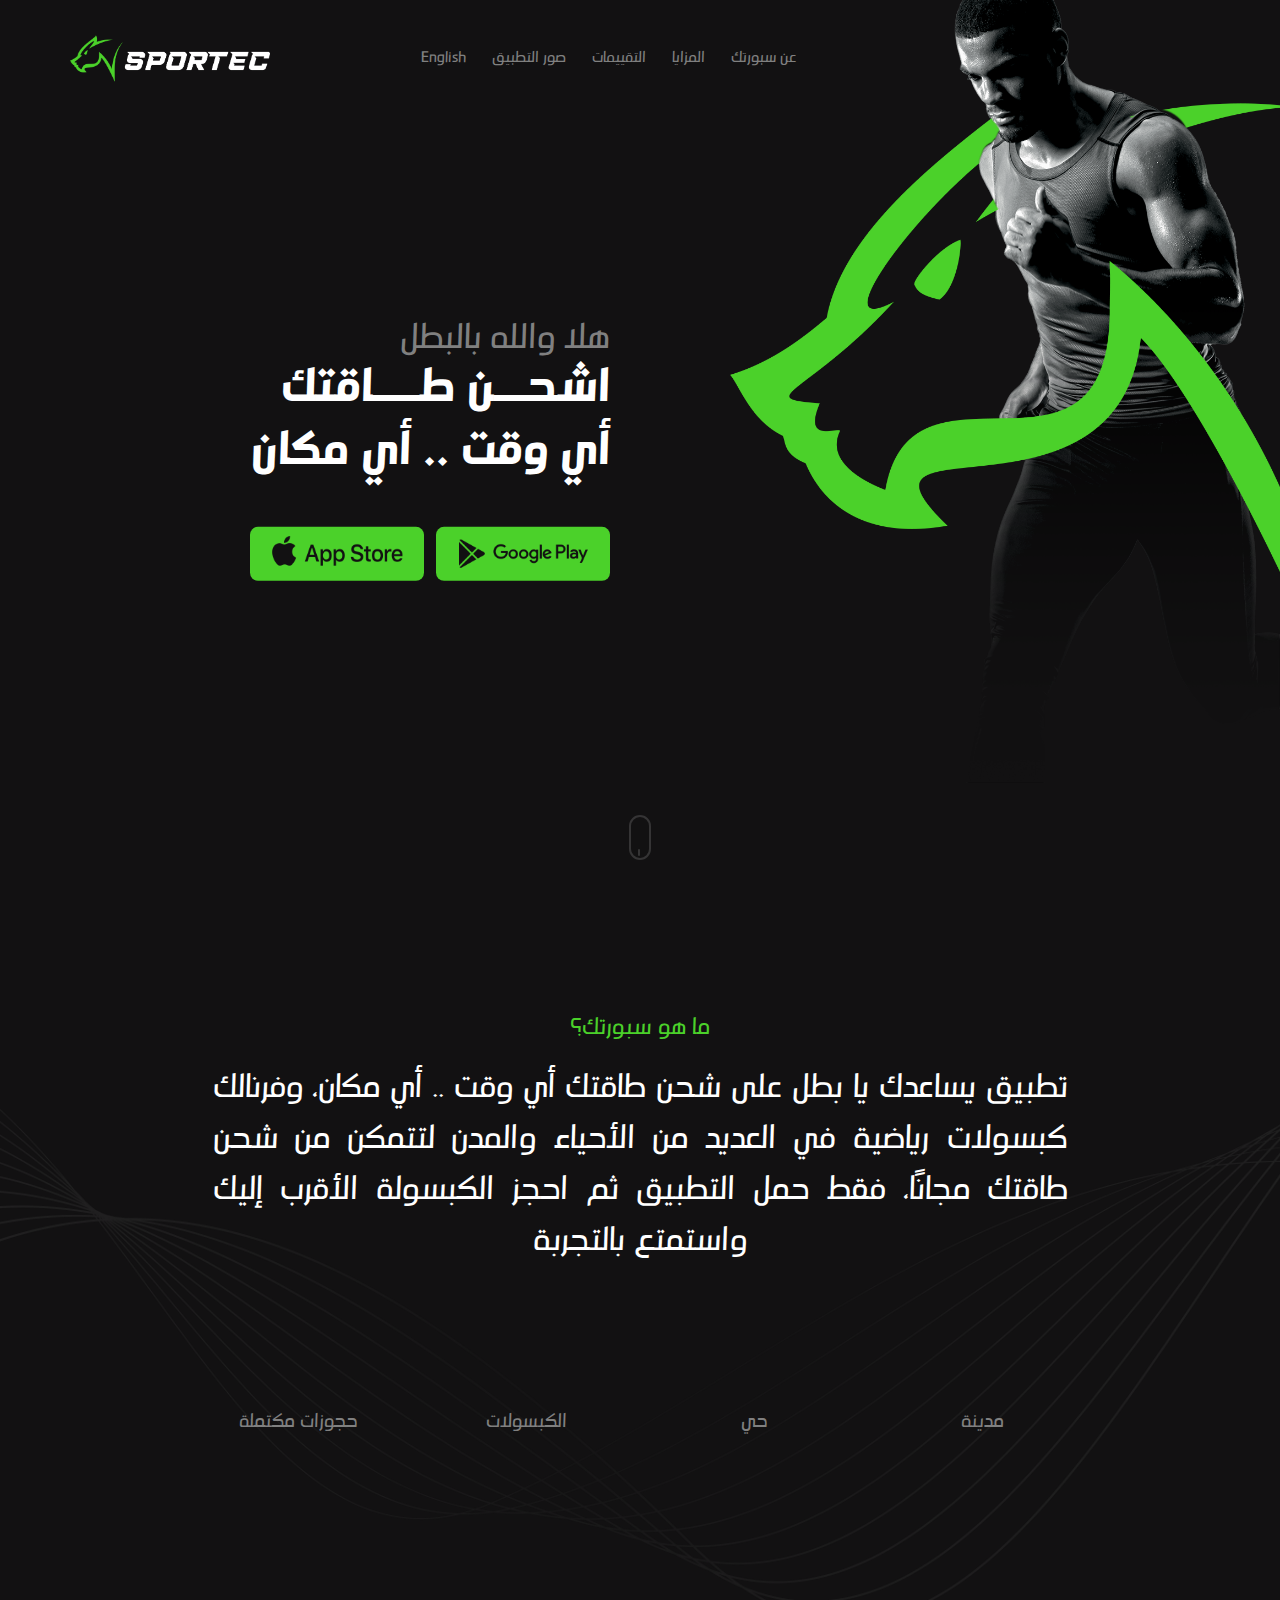
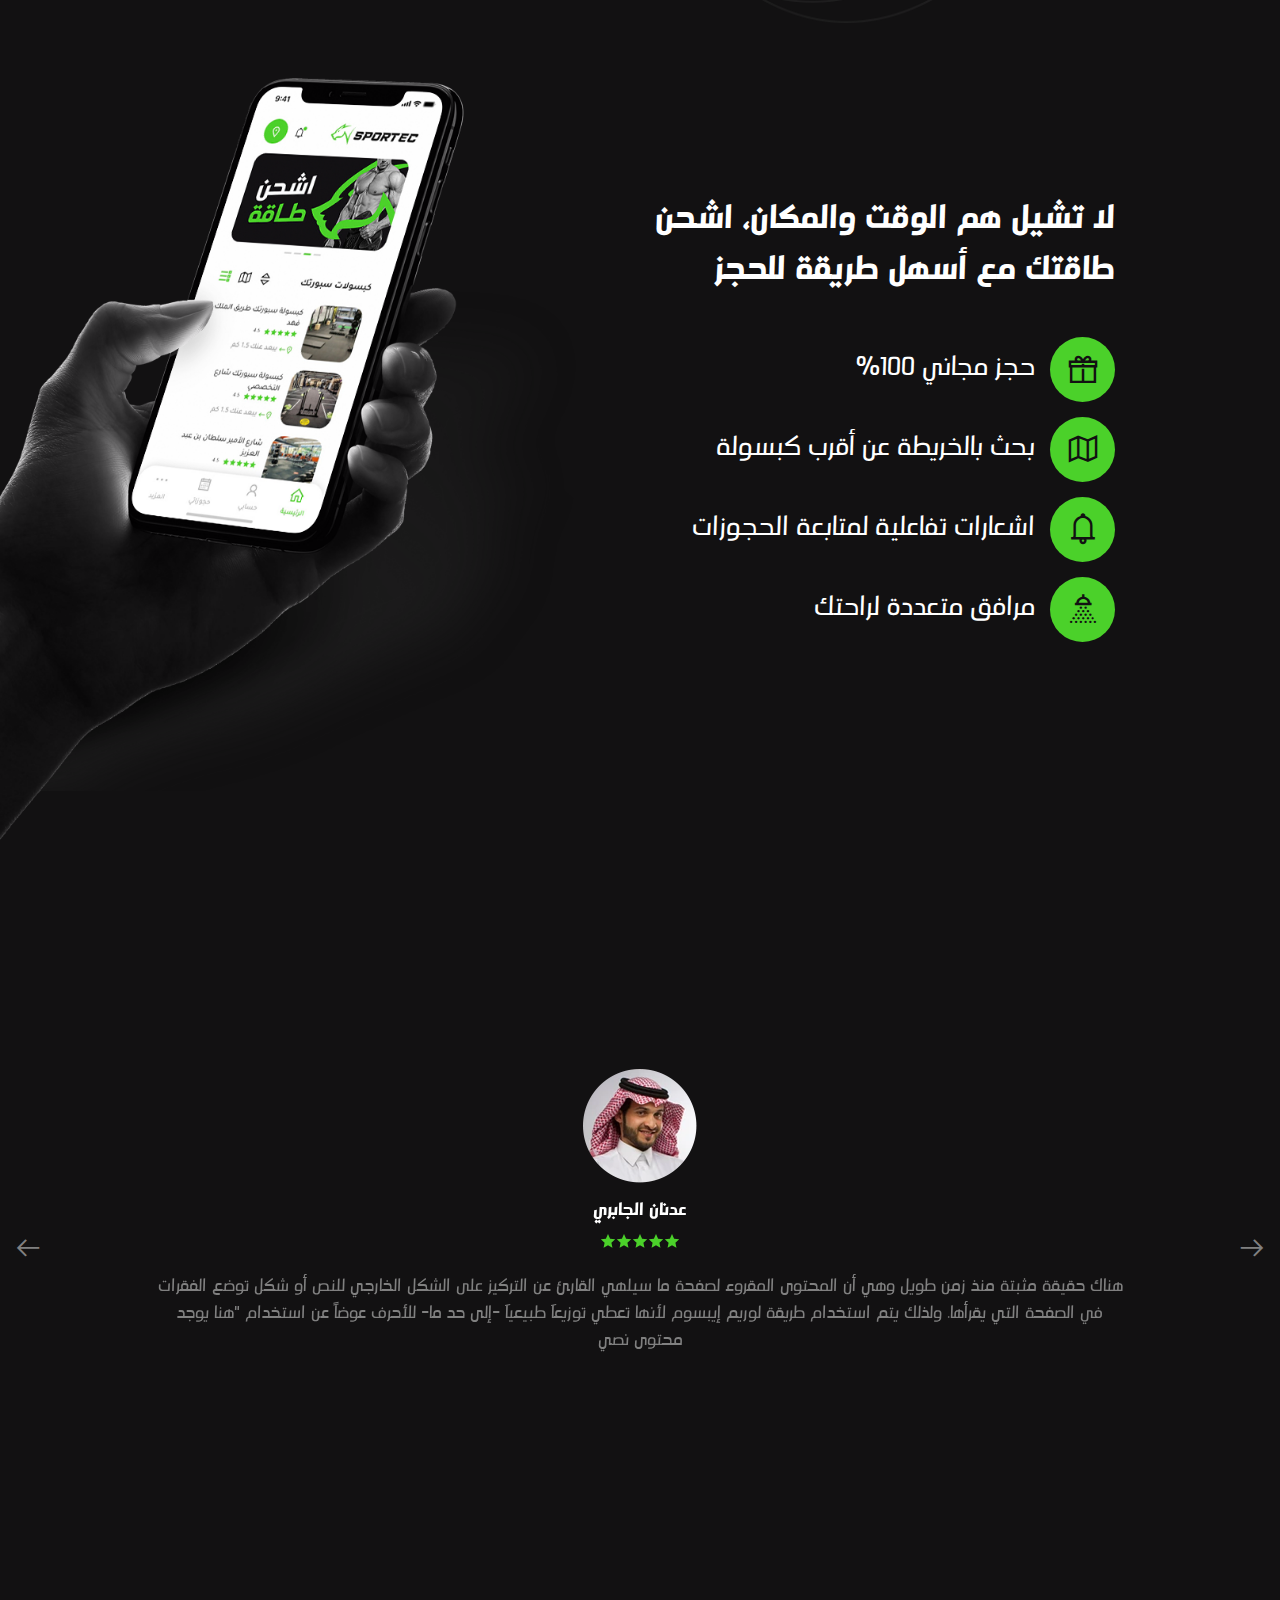
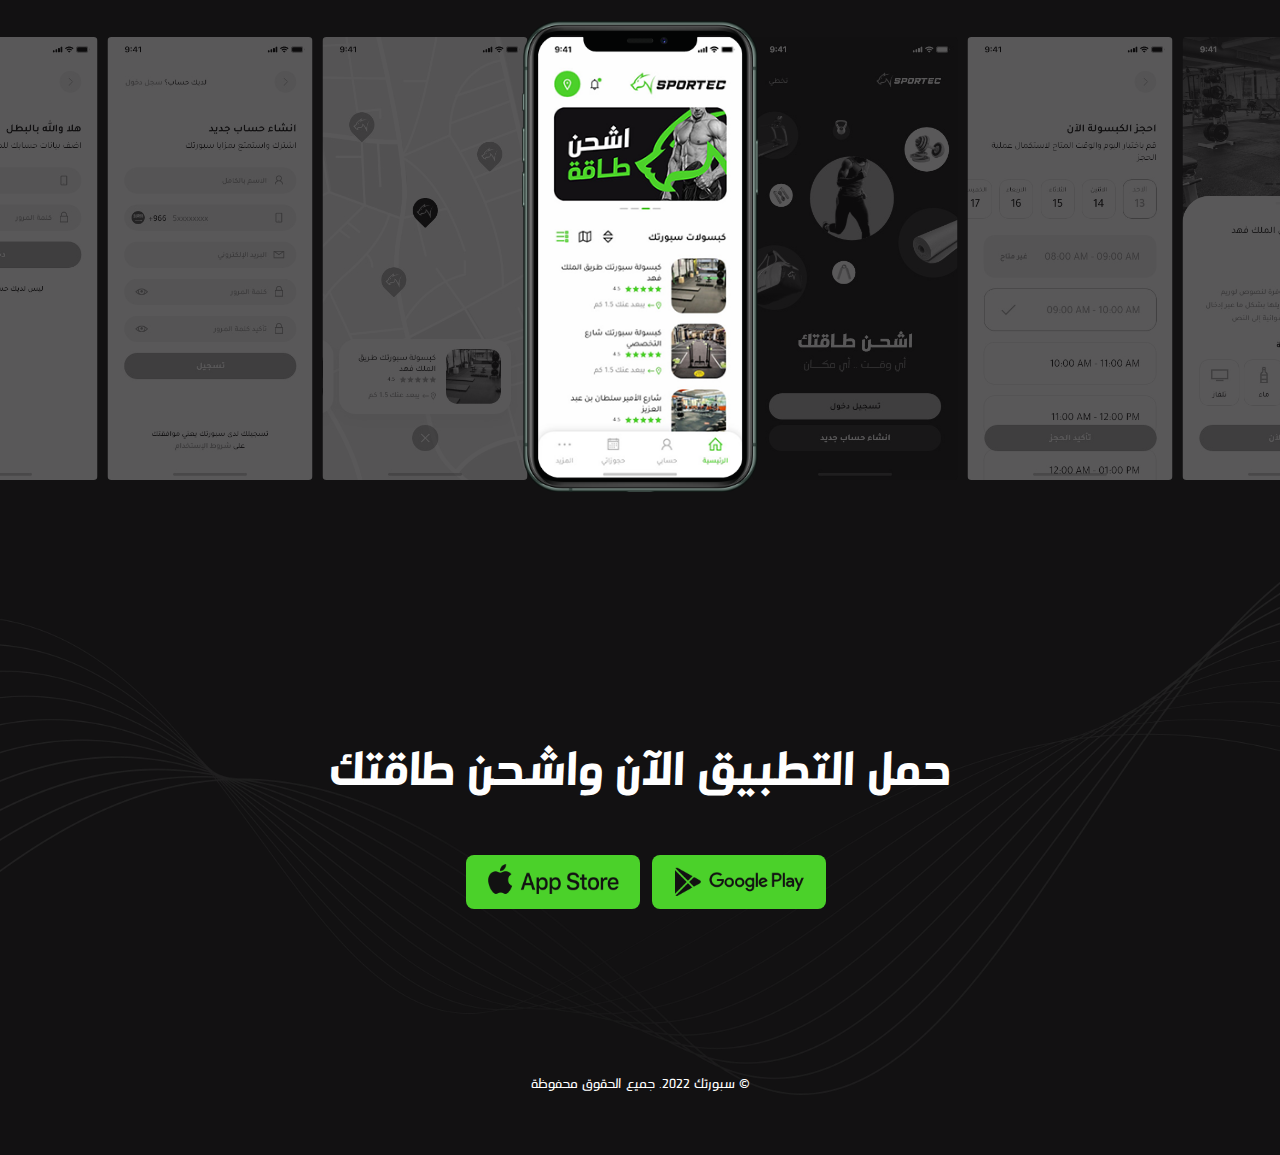
==== commit 14d03b3e: "modify sm" ====
--- a/index.html
+++ b/index.html
@@ -69,16 +69,16 @@
           <div class="main-cont">
             <div class="main-content">
               <h2 class="main-captions">
-                هلا والله بالبطل
-                <span>اشحــن طـــاقتك</span>
-                <span>أي وقت .. أي مكان</span>
+                <span class="first-caption">هلا والله بالبطل</span>
+                <span class="second-caption">اشحــن طـــاقتك</span>
+                <span class="second-caption">أي وقت .. أي مكان</span>
               </h2>
               <div class="link-btn-cont">
                 <a href="#" class="link-btn">
-                  <img src="images/btn-1.png" class="img-fluid" alt="btn" />
+                  <img src="images/googleplay.png" class="img-fluid" alt="btn" />
                 </a>
                 <a href="#" class="link-btn">
-                  <img src="images/btn-0.png" class="img-fluid" alt="btn" />
+                  <img src="images/appstore.png" class="img-fluid" alt="btn" />
                 </a>
               </div>
             </div>
@@ -198,12 +198,14 @@
             <div class="swiper-wrapper">
               <div class="swiper-slide">
                 <div class="review">
-                  <img
+                  <div class="review-box">
+                    <img
                     src="images/profile.png"
                     alt="avater"
                     class="img-fluid"
                   />
-                  <span class="review-name">عدنان الجابري</span>
+                  <div class="rate-box">
+                    <span class="review-name">عدنان الجابري</span>
                   <span class="review-rate">
                     <i class="las la-star"></i>
                     <i class="las la-star"></i>
@@ -211,6 +213,8 @@
                     <i class="las la-star"></i>
                     <i class="las la-star"></i>
                   </span>
+                  </div>
+                  </div>
                   <p class="review-pargh">
                     هناك حقيقة مثبتة منذ زمن طويل وهي أن المحتوى المقروء لصفحة
                     ما سيلهي القارئ عن التركيز على الشكل الخارجي للنص أو شكل
@@ -222,12 +226,14 @@
               </div>
               <div class="swiper-slide">
                 <div class="review">
-                  <img
+                  <div class="review-box">
+                    <img
                     src="images/profile.png"
                     alt="avater"
                     class="img-fluid"
                   />
-                  <span class="review-name">عدنان الجابري</span>
+                  <div class="rate-box">
+                    <span class="review-name">عدنان الجابري</span>
                   <span class="review-rate">
                     <i class="las la-star"></i>
                     <i class="las la-star"></i>
@@ -235,6 +241,8 @@
                     <i class="las la-star"></i>
                     <i class="las la-star"></i>
                   </span>
+                  </div>
+                  </div>
                   <p class="review-pargh">
                     هناك حقيقة مثبتة منذ زمن طويل وهي أن المحتوى المقروء لصفحة
                     ما سيلهي القارئ عن التركيز على الشكل الخارجي للنص أو شكل
@@ -246,12 +254,14 @@
               </div>
               <div class="swiper-slide">
                 <div class="review">
-                  <img
+                  <div class="review-box">
+                    <img
                     src="images/profile.png"
                     alt="avater"
                     class="img-fluid"
                   />
-                  <span class="review-name">عدنان الجابري</span>
+                  <div class="rate-box">
+                    <span class="review-name">عدنان الجابري</span>
                   <span class="review-rate">
                     <i class="las la-star"></i>
                     <i class="las la-star"></i>
@@ -259,6 +269,8 @@
                     <i class="las la-star"></i>
                     <i class="las la-star"></i>
                   </span>
+                  </div>
+                  </div>
                   <p class="review-pargh">
                     هناك حقيقة مثبتة منذ زمن طويل وهي أن المحتوى المقروء لصفحة
                     ما سيلهي القارئ عن التركيز على الشكل الخارجي للنص أو شكل
@@ -374,7 +386,6 @@
             </div>
           </div>
         </div>
-        <div class="swiper-pagination"></div>
         <div class="swiper-btn-prev swiper-btn">
           <i class="las la-arrow-right"></i>
         </div>
@@ -398,10 +409,10 @@
         </div>
         <div class="link-btn-cont">
           <a href="#" class="link-btn">
-            <img src="images/btn-1.png" class="img-fluid" alt="btn" />
+            <img src="images/googleplay.png" class="img-fluid" alt="btn" />
           </a>
           <a href="#" class="link-btn">
-            <img src="images/btn-0.png" class="img-fluid" alt="btn" />
+            <img src="images/appstore.png" class="img-fluid" alt="btn" />
           </a>
         </div>
         <div class="copy-right">
--- a/css/style.css
+++ b/css/style.css
@@ -13,7 +13,7 @@
   --main-hover: #ffffff;
   --sec-color: #4bd12a;
   --back-color: #121112;
-  --font-sm: 20px;
+  --font-sm: 24px;
 }
 img {
   image-rendering: -webkit-optimize-contrast;
@@ -124,7 +124,7 @@
   content: "";
   font-family: "line Awesome Free";
   font-weight: 900;
-  color: var(--main-color);
+  color: var(--main-hover);
 }
 .close-bars::after {
   content: "";
@@ -169,16 +169,23 @@
   text-decoration: none;
   font-size: 36px;
   color: var(--main-color);
-  font-weight: 300;
+  font-weight: 400;
   display: block;
   margin-bottom: 45px;
   text-transform: capitalize;
   transition: all 0.3s ease-in-out;
 }
-main .main-captions span {
+main .first-caption{
+  text-decoration: none;
+  font-size: 36px;
+  color: var(--main-color);
+  font-weight: 400;
+  display: block;
+}
+main .main-captions .second-caption {
   display: block;
   font-size: 48px;
-  font-weight: 800;
+  font-weight: 700;
   color: var(--main-hover);
   margin-bottom: 5px;
 }
@@ -188,9 +195,14 @@
   justify-content: start;
 }
 .link-btn {
-  display: inline-flex;
+  display: flex;
+  align-items: center;
+  justify-content: start;
   margin-inline-end: 12px;
-  border-radius: 6px;
+  border-radius: 8px;
+  width: 174px;
+  height: 54px;
+  background-color: rgb(75, 209, 42);
   transition: all 0.2s ease-in-out;
 }
 .link-btn:hover {
@@ -268,54 +280,57 @@
   }
 }
 @media (max-width: 992px) {
+  main .main-captions .first-caption {
+    font-size: 32px;
+  }
+  main .main-captions .second-caption {
+    font-size: 40px;
+  }
+}
+@media (max-width: 767px) {
+  .header-scroll-down-butt{
+    display: none;
+  }
+  main .main-cont {
+    top: 155px;
+    left: 50%;
+    transform: translateX(-50%);
+  }
+  .main-content {
+    padding: 0;
+    /* text-align: center; */
+  }
+  /* .link-btn-cont {
+    justify-content: center;
+  } */
+  .link-btn {
+    width: 152px;
+    height: 48px;
+  }
+  .link-btn:last-of-type {
+    margin: 0;
+  }
   main .main-captions{
-    font-size: 32px;
-  }
-  main .main-captions span{
-    font-size: 40px;
-  }
-}
-@media (max-width: 767px) {
-  main .main-cont{
-    top: 30%;
-    left: 50%;
-    transform: translate(-50%, -50%);
-  }
-  .main-content{
-    padding: 0;
-    text-align: center;
-  }
-  .link-btn-cont{
-    justify-content: center;
-  }
-  .link-btn{
-    max-width: 140px;
-  }
-  .link-btn:last-of-type{
-    margin: 0;
-  }
-  main .main-captions {
-    font-size: 26px;
-    margin-bottom: 30px;
-  }
-  main .main-captions span {
-    font-size: 30px;
-  }
-  main .main-img{
-    top: 85%;
-    inset-inline-start: 50%;
-    transform: translate(50%, -50%);
-    width: 50%;
-  }
-  html[dir="ltr"] main .main-img {
-    transform: translate(-50%, -50%) scaleX(-1);
-  }
-}
-@media (max-width: 480px) {
-  main .main-img{
-    width: 72%;
-  }
-}
+    margin-bottom: 25px;
+  }
+  main .main-captions .first-caption{
+    font-size: 24px;
+    margin-bottom: 10px;
+  }
+  main .main-captions .second-caption{
+    font-size: 36px;
+  }
+  main .main-img {
+    top: 390px;
+    width: 95%;
+  }
+}
+/* @media (max-width: 480px) {
+  main .main-img {
+    width: 100;
+    top: 80%;
+  }
+} */
 /*                            main                           */
 /*                      about-us-section                      */
 .about-us {
@@ -365,7 +380,7 @@
 }
 .counter-box .counter-num {
   color: var(--sec-color);
-  font-weight: 800;
+  font-weight: 700;
   font-size: 60px;
 }
 .counter-box .counter-word {
@@ -377,12 +392,13 @@
 @media (max-width: 767px) {
   .about-us {
     padding: 80px 0;
-  }
-  .about-us-pargh{
-    font-size: 26px;
+    background-image: none;
+  }
+  .about-us-pargh {
+    font-size: 24px;
     margin-bottom: 40px;
   }
-  .about-title h3{
+  .about-title h3 {
     font-size: var(--font-sm);
   }
   .about-us-content {
@@ -392,13 +408,14 @@
   .counter-cont {
     width: 100%;
     grid-template-columns: repeat(2, 1fr);
-  }
-  .counter-box .counter-num{
-    font-size: 36px;
-  }
-  .counter-box .counter-word{
-    font-size: 18px;
-  }
+    gap: 15px;
+  }
+  /* .counter-box .counter-num {
+    font-size: 60px;
+  }
+  .counter-box .counter-word {
+    font-size: 20px;
+  } */
 }
 /*                      about-us-section                      */
 /*           swiper section                     */
@@ -422,9 +439,15 @@
   text-transform: capitalize;
   margin-bottom: 8px;
 }
+.review-box{
+  display: flex;
+  flex-direction: column;
+  align-items: center;
+  justify-content: center;
+}
 .review-span {
   font-size: 34px;
-  font-weight: 800;
+  font-weight: 700;
   color: var(--main-hover);
 }
 .review {
@@ -441,7 +464,7 @@
 }
 .review-name {
   font-size: 18px;
-  font-weight: 800;
+  font-weight: 700;
   color: var(--main-hover);
   margin-bottom: 8px;
 }
@@ -451,6 +474,12 @@
   color: var(--sec-color);
   font-size: 16px;
   margin-bottom: 25px;
+}
+.rate-box{
+  display: flex;
+  align-items: center;
+  justify-content: center;
+  flex-direction: column;
 }
 .review-pargh {
   font-size: 18px;
@@ -500,31 +529,34 @@
 
 @media (max-width: 991px) {
   .review-slider {
-    margin-top: 50px;
-    padding-bottom: 40px;
-  }
-  .review-title{
+    margin-top: 30px;
+    padding-bottom: 80px;
+  }
+  .review-title {
     margin-bottom: 45px;
   }
-  .review-head{
+  .review-head {
     font-size: var(--font-sm);
   }
-  .review-span{
+  .review-span {
     font-size: 28px;
   }
-  .review-pargh{
+  .review-pargh {
     text-align: justify;
     text-align-last: center;
   }
   .swiper-btn {
+    font-size: 36px;
     top: unset;
-    bottom: -45px;
+    margin-top: 20px;
   }
   .swiper-btn.swiper-btn-next {
-    left: 40%;
+    left: 50%;
+    transform: translateX(-61px);
   }
   .swiper-btn.swiper-btn-prev {
-    right: 40%;
+    right: 50%;
+    transform: translateX(61px);
   }
 }
 /*                          review-slider                             */
@@ -542,7 +574,7 @@
   width: 45%;
   height: auto;
 }
-html[dir="ltr"] .features-img{
+html[dir="ltr"] .features-img {
   transform: scaleX(-1);
 }
 .features-cont {
@@ -589,31 +621,34 @@
   font-weight: 400;
   color: var(--main-hover);
 }
-
 @media (max-width: 767px) {
   .features-section {
-    padding: 300px 0 80px;
-  }
-  .features-img{
-    width: 80%;
-  }
-  .features-cont{
+    padding: 80px 0 495px;
+    margin-top: 0;
+  }
+  .features-img {
+    top: unset;
+    bottom: 0;
+    width: 100%;
+    max-width: 375px;
+  }
+  .features-cont {
     padding: 0;
   }
-  .features-title{
+  .features-title {
     font-size: var(--font-sm);
   }
-  .features-pargh{
+  .features-pargh {
     font-size: 28px;
-    margin-bottom: 35px;
-  }
-  .features-icon{
-    width: 60px;
-    height: 60px;
+    margin-bottom: 22px;
+  }
+  .features-icon {
+    width: 58px;
+    height: 58px;
     font-size: 34px;
   }
-  .features-word{
-    font-size: 24px;
+  .features-word {
+    font-size: var(--font-sm);
   }
 }
 /*                      features-section                      */
@@ -623,7 +658,7 @@
   text-align: center;
   margin: 180px 0 0;
 }
-.frame-cont{
+.frame-cont {
   position: absolute;
   top: 70px;
   left: 50%;
@@ -656,9 +691,9 @@
   -webkit-transition: all 0.3s ease-in-out;
   transition: all 0.3s ease-in-out;
 }
-.gallery-img:not(.swiper-slide-active  .gallery-img){
+.gallery-img:not(.swiper-slide-active .gallery-img) {
   filter: grayscale(100%);
-  opacity: .3;
+  opacity: 0.3;
 }
 .gallery-figure {
   overflow: hidden;
@@ -676,10 +711,10 @@
   -webkit-transition: all 0.3s ease-in-out;
   transition: all 0.3s ease-in-out;
 }
-.screen-section .screen:hover img {
+/* .screen-section .screen:hover img {
   -webkit-transform: scale(1.05);
   transform: scale(1.05);
-}
+} */
 .screen-slider .swiper-pagination {
   position: relative;
   width: 100%;
@@ -694,55 +729,26 @@
   margin-top: 30px;
 }
 
+.screen-section .swiper-btn {
+  display: none;
+}
+@media (max-width: 1199px) {
+  .frame-cont {
+    width: 28%;
+  }
+}
 @media (max-width: 991px) {
-  .screen-slider .swiper-pagination {
-    display: -webkit-box;
-    display: -ms-flexbox;
+  .screen-section .swiper-btn {
     display: flex;
-  }
-}
-
-.screen-slider .swiper-pagination .swiper-pagination-bullet {
-  width: 5px;
-  height: 5px;
-  background-color: #bdbdbd;
-  /* opacity: 0.5; */
-  margin: 0 3px;
-  -webkit-transition: all 0.3s ease-in-out;
-  transition: all 0.3s ease-in-out;
-  outline: none !important;
-  border-radius: 50%;
-}
-
-.screen-slider .swiper-pagination .swiper-pagination-bullet:hover {
-  background-color: var(--sec-color);
-}
-
-.screen-slider
-  .swiper-pagination
-  .swiper-pagination-bullet.swiper-pagination-bullet-active {
-  background-color: var(--sec-color);
-  opacity: 1;
-}
-.screen-section .swiper-btn{
-  display: none;
-}
-@media (max-width: 1199px) {
-  .frame-cont{
-    width: 28%;
-  }
-}
-@media (max-width: 991px) {
-  .screen-section .swiper-btn{
-    display: flex;
+    bottom: -75px;
   }
   .screen-section {
     margin: 60px 0 0;
   }
-  .screen-head{
-    font-size: 28px;
-  }
-  .frame-cont{
+  .screen-head {
+    font-size: 30px;
+  }
+  .frame-cont {
     width: 55%;
     height: auto;
   }
@@ -773,7 +779,7 @@
 }
 .footer-span {
   font-size: 48px;
-  font-weight: 800;
+  font-weight: 700;
   color: var(--main-hover);
 }
 footer .link-btn-cont {
@@ -788,20 +794,22 @@
 }
 @media (max-width: 767px) {
   footer {
-    padding: 50px 0;
+    padding: 115px 0 50px;
+    margin-top: 70px;
     margin-bottom: 0;
-  }
-  .footer-head{
-    font-size: 26px;
-  }
-  .footer-span{
+    background-image: none;
+  }
+  .footer-head {
+    font-size: 24px;
+  }
+  .footer-span {
     font-size: 36px;
   }
-  .footer-title{
+  .footer-title {
     margin-bottom: 35px;
   }
-  .copy-right{
-    margin-top: 115px;
+  .copy-right {
+    margin-top: 85px;
   }
 }
 /*                                   footer                            */
@@ -831,9 +839,9 @@
   background-color: var(--sec-color);
 }
 @media (max-width: 767px) {
-  .arrow-top{
-    bottom: 25px;
-    inset-inline-start: 20px;
+  .arrow-top {
+    bottom: 40px;
+    inset-inline-start: 10px;
   }
 }
 /*                                 arrow-top                           */
@@ -848,19 +856,19 @@
     display: block;
     position: relative;
     z-index: 300;
-    width: 16px;
+    width: 30px;
   }
   .fixed-nav .nav-header figure img,
   .nav-header figure img {
     max-width: 150px;
   }
   .nav-header {
-    padding: 10px 0;
+    padding: 20px 0;
   }
   .menu-bars {
     display: flex;
     align-items: center;
-    font-size: 18px;
+    font-size: 24px;
     font-weight: 700;
     color: var(--sec-color);
     transition: all 0.3s ease-in-out;
@@ -907,32 +915,27 @@
   }
 
   .nav-head {
-    display: flex;
+    display: none;
     height: auto;
     width: 100%;
     align-items: center;
     justify-content: center;
     padding: 27px 20px;
   }
-  .nav-head .first-head {
+  .nav-header .big-menu {
     display: flex;
+    flex-direction: column;
+    justify-content: flex-start;
+    text-align: center;
     align-items: center;
-    width: 100%;
-    justify-content: space-between;
-    margin-bottom: 15px;
-  }
-  .nav-header .big-menu {
-    display: block;
-    flex-direction: column;
-    text-align: start;
-    align-items: baseline;
-    padding: 30px 20px 0;
+    padding: 35% 20px 20px;
+    height: 100%;
   }
   .nav-header li {
     margin: 0;
   }
   .big-menu li {
-    margin-bottom: 20px;
+    margin-bottom: 40px;
   }
   .chevron-down {
     line-height: unset;
@@ -941,9 +944,8 @@
     display: flex;
     justify-content: center;
     align-items: center;
-    color: #fff;
-    font-weight: 700;
-    font-size: 24px;
+    font-size: 30px;
+    color:var(--main-hover);
   }
   /*                    menu in phone size                      */
 }
@@ -986,3 +988,9 @@
     max-width: 1170px;
   }
 }
+@media (max-width: 767px) {
+.container, .container-fluid, .container-lg, .container-md, .container-sm, .container-xl{
+  padding-left: 30px;
+  padding-right: 30px;
+}
+}